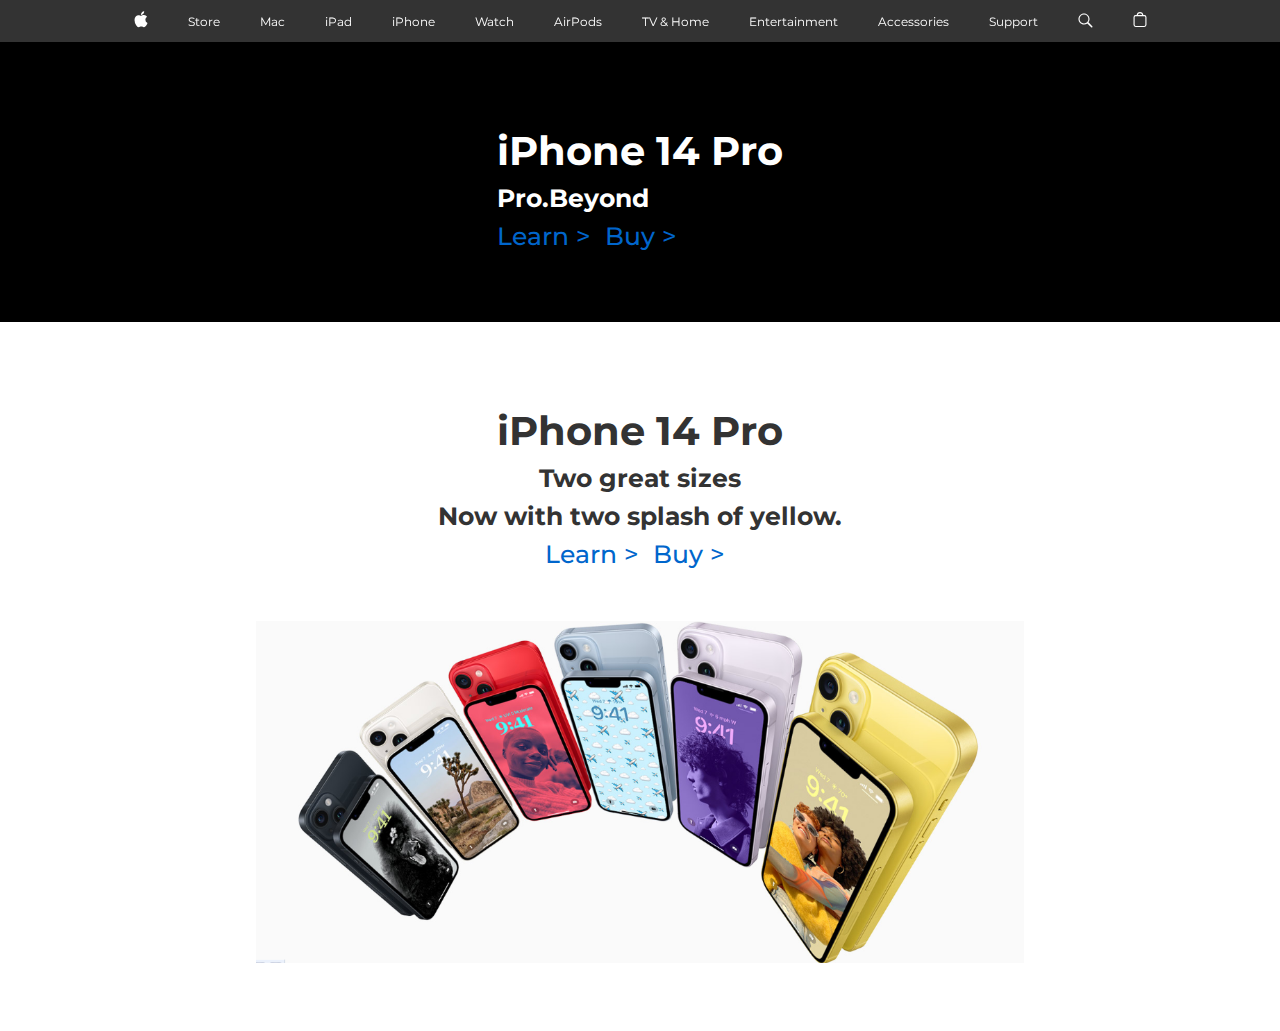
==== index.html @ e213e416 "section-2 added" ====
<!DOCTYPE html>
<html lang="en">
<head>
    <meta charset="UTF-8">
    <meta http-equiv="X-UA-Compatible" content="IE=edge">
    <meta name="viewport" content="width=device-width, initial-scale=1.0">
    <link rel="stylesheet" href="style.css">
    <link rel="preconnect" href="https://fonts.googleapis.com">
    <link rel="preconnect" href="https://fonts.gstatic.com" crossorigin>
    <link href="https://fonts.googleapis.com/css2?family=Exo+2:wght@300;400&family=Montserrat:wght@200;300;400;500;600&family=Roboto+Condensed:wght@300;400;700&display=swap" rel="stylesheet">
    <title>Apple</title>
</head>
<body>
    <nav>
        <div id="logo">
            <svg height="44" fill="#ffff" viewBox="0 0 14 44" width="14" xmlns="http://www.w3.org/2000/svg"><path d="m13.0729 17.6825a3.61 3.61 0 0 0 -1.7248 3.0365 3.5132 3.5132 0 0 0 2.1379 3.2223 8.394 8.394 0 0 1 -1.0948 2.2618c-.6816.9812-1.3943 1.9623-2.4787 1.9623s-1.3633-.63-2.613-.63c-1.2187 0-1.6525.6507-2.644.6507s-1.6834-.9089-2.4787-2.0243a9.7842 9.7842 0 0 1 -1.6628-5.2776c0-3.0984 2.014-4.7405 3.9969-4.7405 1.0535 0 1.9314.6919 2.5924.6919.63 0 1.6112-.7333 2.8092-.7333a3.7579 3.7579 0 0 1 3.1604 1.5802zm-3.7284-2.8918a3.5615 3.5615 0 0 0 .8469-2.22 1.5353 1.5353 0 0 0 -.031-.32 3.5686 3.5686 0 0 0 -2.3445 1.2084 3.4629 3.4629 0 0 0 -.8779 2.1585 1.419 1.419 0 0 0 .031.2892 1.19 1.19 0 0 0 .2169.0207 3.0935 3.0935 0 0 0 2.1586-1.1368z"></path></svg>
        </div>
        <div class="item">Store</div>
        <div class="item">Mac</div>
        <div class="item">iPad</div>
        <div class="item">iPhone</div>
        <div class="item">Watch</div>
        <div class="item">AirPods</div>
        <div class="item">TV & Home</div>
        <div class="item">Entertainment</div>
        <div class="item">Accessories</div>
        <div class="item">Support</div>
        <div id="search">
            <svg xmlns="http://www.w3.org/2000/svg" fill="#ffff" width="15px" height="44px" viewBox="0 0 15 44">
                <path d="M14.298,27.202l-3.87-3.87c0.701-0.929,1.122-2.081,1.122-3.332c0-3.06-2.489-5.55-5.55-5.55c-3.06,0-5.55,2.49-5.55,5.55 c0,3.061,2.49,5.55,5.55,5.55c1.251,0,2.403-0.421,3.332-1.122l3.87,3.87c0.151,0.151,0.35,0.228,0.548,0.228 s0.396-0.076,0.548-0.228C14.601,27.995,14.601,27.505,14.298,27.202z M1.55,20c0-2.454,1.997-4.45,4.45-4.45 c2.454,0,4.45,1.997,4.45,4.45S8.454,24.45,6,24.45C3.546,24.45,1.55,22.454,1.55,20z"></path>
                </svg>
        </div>
        <div id="bag">
            <svg height="44" fill="#ffff" viewBox="0 0 14 44" width="14" xmlns="http://www.w3.org/2000/svg"><path d="m11.3535 16.0283h-1.0205a3.4229 3.4229 0 0 0 -3.333-2.9648 3.4229 3.4229 0 0 0 -3.333 2.9648h-1.02a2.1184 2.1184 0 0 0 -2.117 2.1162v7.7155a2.1186 2.1186 0 0 0 2.1162 2.1167h8.707a2.1186 2.1186 0 0 0 2.1168-2.1167v-7.7155a2.1184 2.1184 0 0 0 -2.1165-2.1162zm-4.3535-1.8652a2.3169 2.3169 0 0 1 2.2222 1.8652h-4.4444a2.3169 2.3169 0 0 1 2.2222-1.8652zm5.37 11.6969a1.0182 1.0182 0 0 1 -1.0166 1.0171h-8.7069a1.0182 1.0182 0 0 1 -1.0165-1.0171v-7.7155a1.0178 1.0178 0 0 1 1.0166-1.0166h8.707a1.0178 1.0178 0 0 1 1.0164 1.0166z"></path></svg>
        </div>
    </nav>

    <!-- -------------------Section-1------------------>
    <section id="section-1">
        <div class="headings">
            <h1>iPhone 14 Pro</h1>
            <h2>Pro.Beyond</h2>
            <div class="links">
                <a href="#">Learn ></a>
                <a href="#">Buy ></a>
            </div>
        </div>
    <div class="banner-img">
        <img src="banner-1.jpg" alt="">
    </div>
</section>
<!-- -------------------Section-1------------------>
<!---------------------Section-2------------------>
    <section id="section-2">
        <div class="headings">
            <h1>iPhone 14 Pro</h1>
            <h2>Two great sizes</h2>
            <h2>Now with two splash of yellow.</h2>
            <div class="links">
                <a href="#">Learn ></a>
                <a href="#">Buy ></a>
            </div>
        </div>
    <div class="banner-img">
        <img src="section-2.png" alt="">
    </div>
</section>
<!-------------------Section-2------------------>
</body>
</html>
---- style.css ----
* {
  margin: 0;
  padding: 0;
  box-sizing: border-box;
  /* font-family: "Exo 2", sans-serif; */
  font-family: "Montserrat", sans-serif;
  /* font-family: "Roboto Condensed", sans-serif; */
}

body{
    background: gray;
}

/* --------------Nav-bar------------ */

nav {
    width: 100%;
    display: flex;
    justify-content: center;
    padding: 5px;
    height: 42px;
    align-items: center;
    background: rgba(0, 0, 0, 0.6);
    backdrop-filter: blur(10px);
    position: sticky;
    top: 0;
    left: 0;
}

nav > div {
  font-size: 12px;
  color: #fff;
  margin: 0 20px;
  cursor: pointer;
  display: flex;
  align-items: center;
  justify-content: center;
}

/* --------------Section-1------------ */

#section-1{
    display: flex;
    align-items: center;
    flex-direction: column;
    background: #000;
}
.banner-img{
  width: 100%;
}
.banner-img>img{
  width: 100%;
}

.headings{
    margin-top: 5rem;
    margin-bottom: 3rem;
    color: #ffff;
    display: flex;
    justify-content: center;
    flex-direction: column;
}
.headings>h1{
    font-size: 40px;
}
.headings>*{
    padding: 4px;
}
.headings>h2{
    font-size: 25px;
}
.headings>.links>a{
    color: #0066CC;
    font-size: 25px;
    font-weight: 500;
    text-decoration: none;
    margin-right: 10px;
}
.links>a:hover{
  text-decoration: underline;
}

/* --------------Section-2----------- */

#section-2{
    display: flex;
    align-items: center;
    flex-direction: column;
    background: #fff;
}
#section-2>.headings{
    text-align: center;
    color: #333;
}
#section-2>.banner-img{
  width: 60%;
  margin: 0 auto;
}
#section-2{
    padding-bottom: 4rem;
}
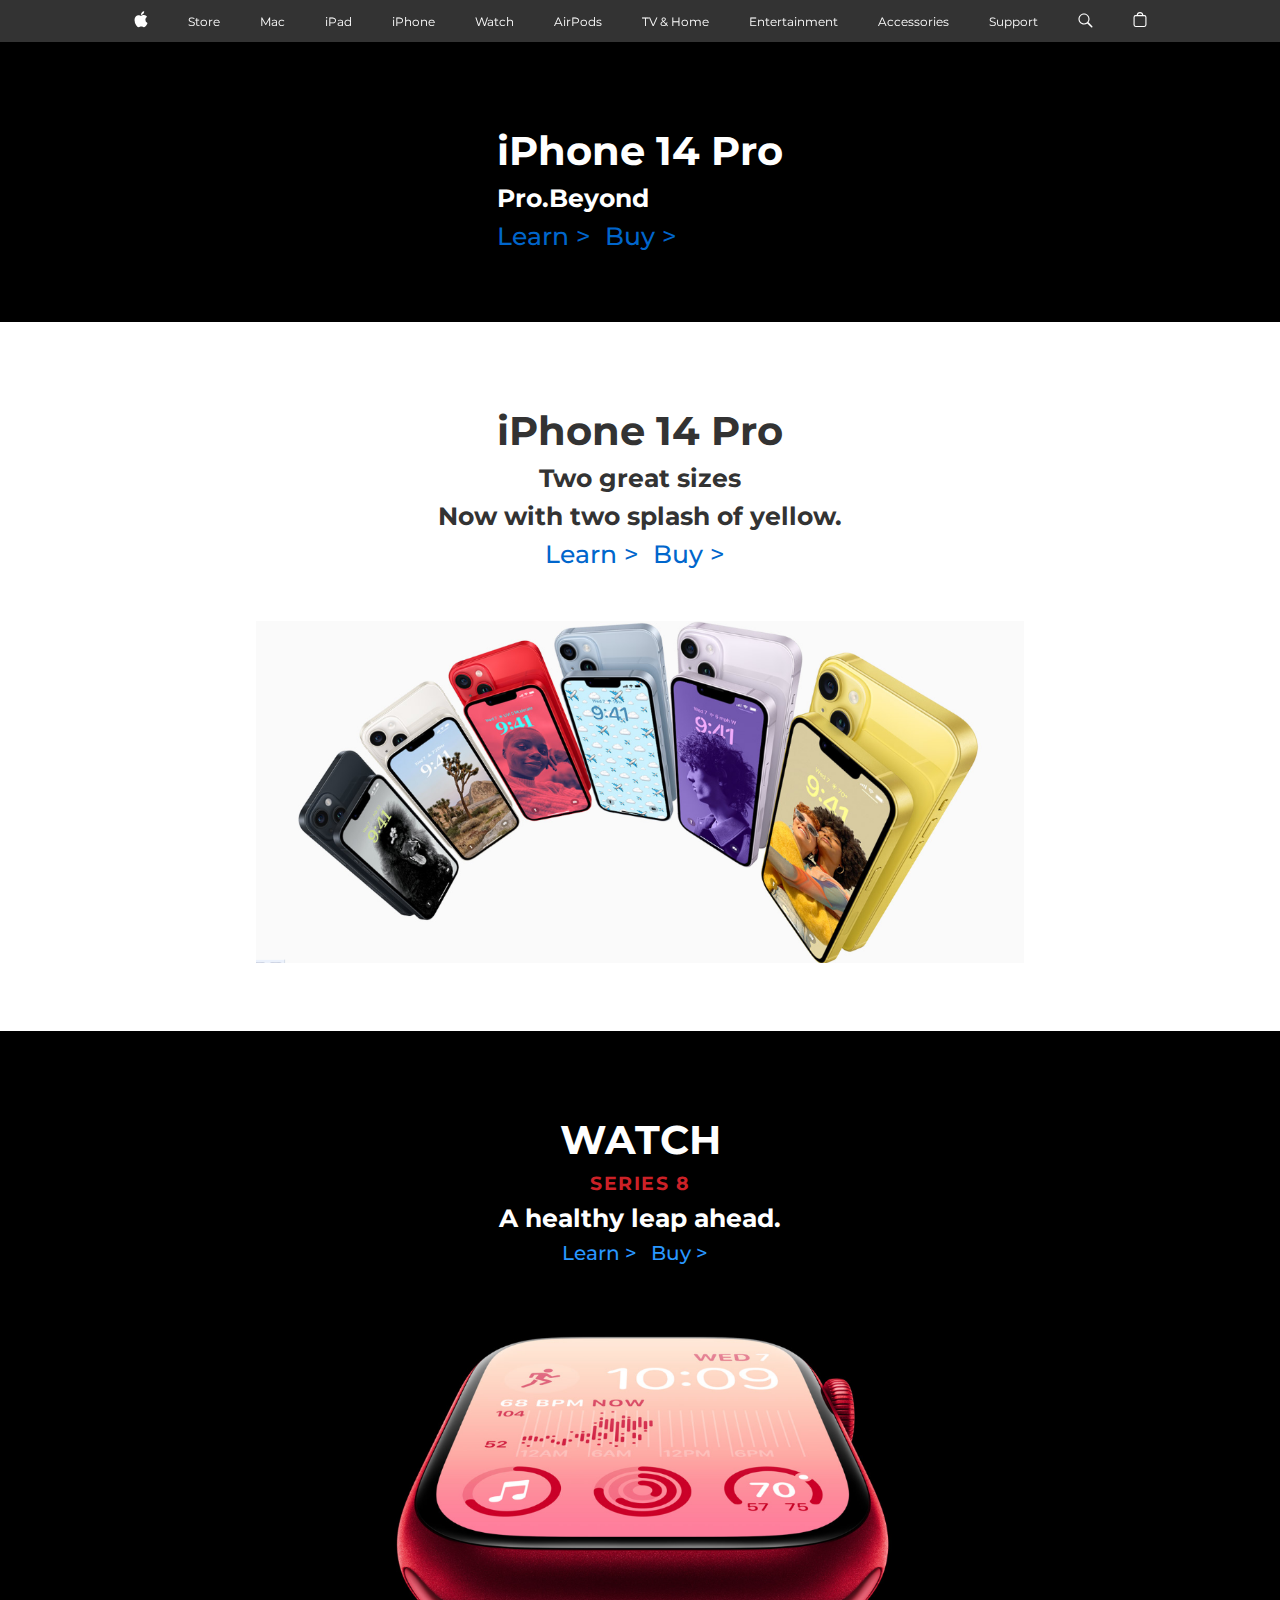
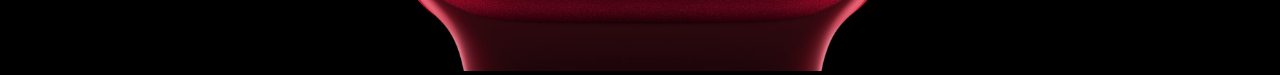
==== commit b0399078: "section-3 added" ====
--- a/index.html
+++ b/index.html
@@ -50,7 +50,6 @@
         <img src="banner-1.jpg" alt="">
     </div>
 </section>
-<!-- -------------------Section-1------------------>
 <!---------------------Section-2------------------>
     <section id="section-2">
         <div class="headings">
@@ -66,6 +65,21 @@
         <img src="section-2.png" alt="">
     </div>
 </section>
-<!-------------------Section-2------------------>
+<!---------------------Section-3------------------>
+    <section id="section-3">
+        <div class="headings">
+            <h1>WATCH</h1>
+            <h3>SERIES 8</h3>
+            <h2>A healthy leap ahead.</h2>
+            <div class="links">
+                <a href="#">Learn ></a>
+                <a href="#">Buy ></a>
+            </div>
+        </div>
+    <div class="banner-img">
+        <img src="section-3.png" alt="">
+    </div>
+</section>
+
 </body>
 </html>--- a/style.css
+++ b/style.css
@@ -101,3 +101,32 @@
 }
 
 
+/* --------------Section-3----------- */
+
+#section-3{
+    display: flex;
+    align-items: center;
+    flex-direction: column;
+    background: #000;
+}
+#section-3>.headings{
+    text-align: center;
+    color: #fff;
+}
+#section-3 a{
+  font-size: 20px;
+  color: #2997FF;
+}
+#section-3>.headings>h3{
+    color: #CC2127;
+    letter-spacing: 1.5px;
+}
+
+#section-3>.banner-img{
+  width: 60%;
+  margin: 0 auto;
+}
+
+
+
+
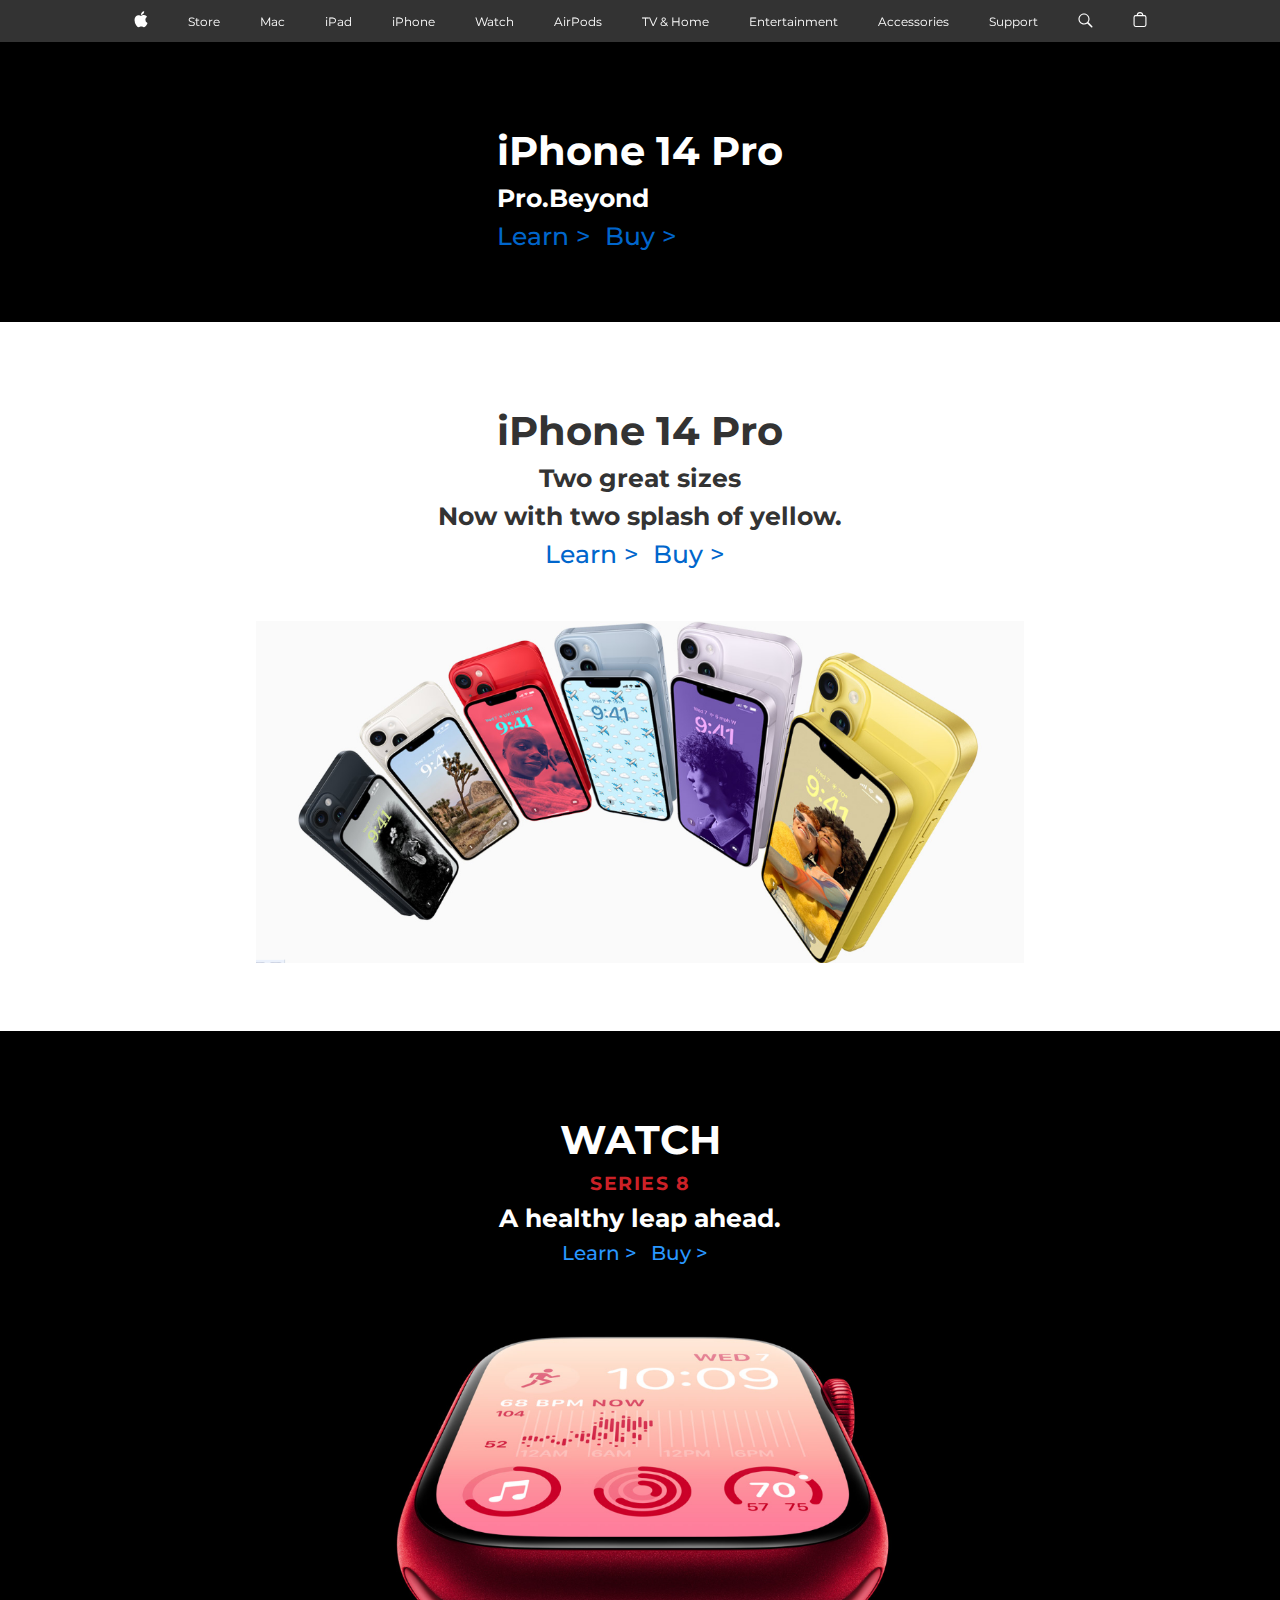
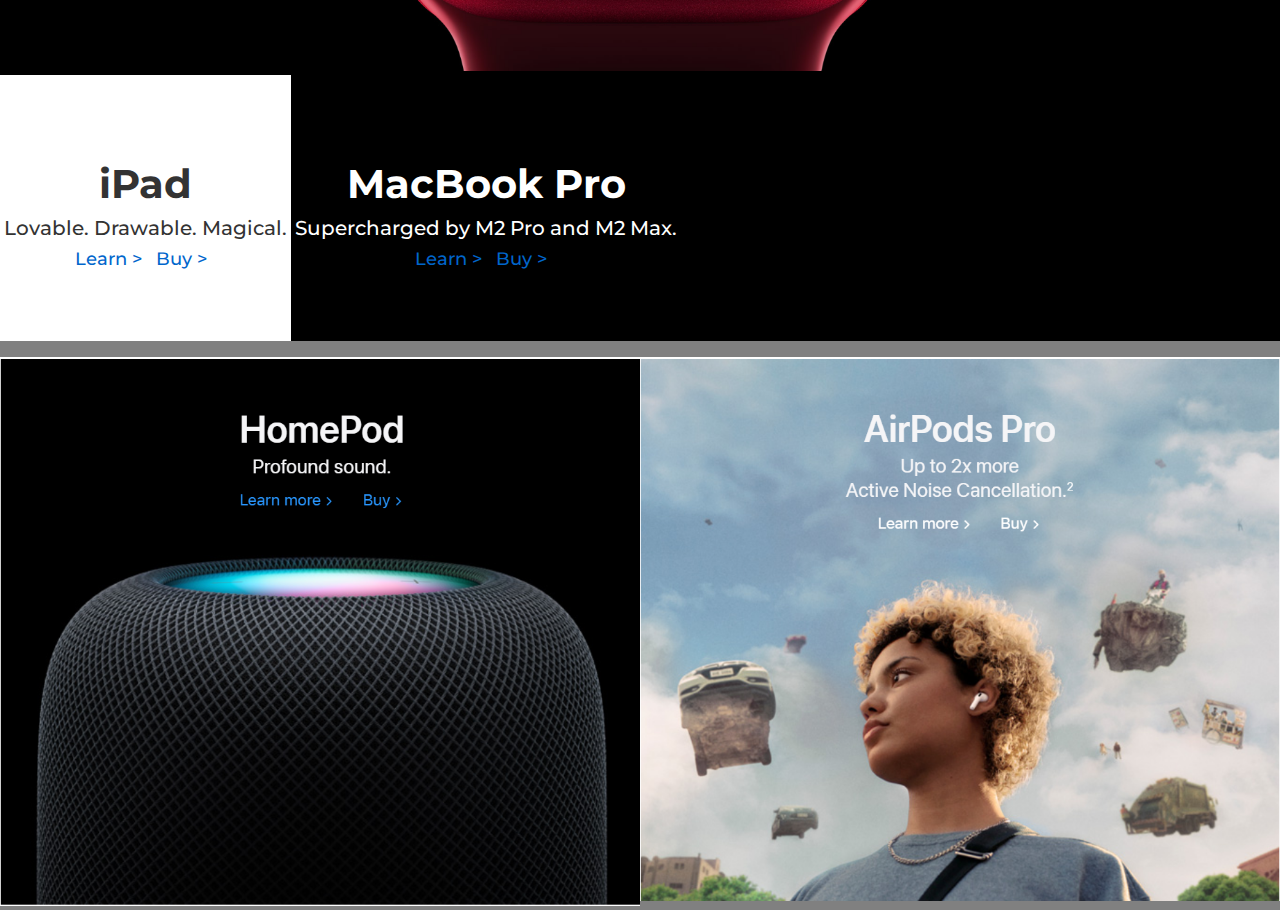
==== commit 0e3c74e5: "section-5 added" ====
--- a/index.html
+++ b/index.html
@@ -81,5 +81,46 @@
     </div>
 </section>
 
+<!-------------------------Section-4------------>
+ <section id="section-4">
+   <div class="box-1">
+    <div class="headings">
+        <h1>iPad</h1>
+        <h2>Lovable. Drawable. Magical.</h2>
+         <div class="links">
+           <a href="#">Learn ></a>
+           <a href="#">Buy ></a>
+         </div>
+    </div>
+    <div class="banner-img">
+        <img src="section-4-1.png" alt="">
+    </div>
+   </div>
+
+   <div class="box-2">
+    <div class="headings">
+        <h1>MacBook Pro</h1>
+        <h2>Supercharged by M2 Pro and M2 Max.</h2>
+         <div class="links">
+           <a href="#">Learn ></a>
+           <a href="#">Buy ></a>
+         </div>
+    </div>
+    <div class="banner-img">
+        <img src="section-4-2.png" alt="">
+    </div>
+   </div>
+</section>
+
+   <!-------------------Section-5------------------>
+    <section id="section-5">
+       <div class="box-1">
+        <img src="section-5-1.png" alt="">
+       </div>
+       <div class="box-1">
+        <img src="section-5-2.png" alt="">
+       </div>
+    </section>
+
 </body>
 </html>--- a/style.css
+++ b/style.css
@@ -128,5 +128,61 @@
 }
 
 
+/* --------------Section-4----------- */
+
+#section-4{
+    display: flex;
+    align-items: center;
+    background: #000;
+}
+#section-4>.box-1,#section-4>.box-2{
+    display: flex;
+    flex-direction: column;
+    align-items: center;
+    text-align: center;
+}
+#section-4>.box-1{
+  background: #fff;
+}
+
+#section-4>.box-1>.headings{
+  color: #333 !important;
+  background: #fff;
+}
+#section-4>div h2{
+    font-size: 20px;
+    font-weight: 500;
+}
+
+#section-4>.box-2{
+  color: #fff;
+  background: #000;
+}
+#section-4>.headings{
+    text-align: center;
+    color: #fff;
+}
+#section-4>div a{
+  font-size: 18px;
+}
+
+#section-4>.banner-img{
+  width: 60%;
+  margin: 0 auto;
+}
+
+/* ----------------------Section-5-------------- */
+
+#section-5{
+display: flex;
+margin-top: 1rem;
+}
+#section-5>div{
+ width: 50%;
+}
+#section-5>div>img{
+ width: 100%;
+}
 
 
+
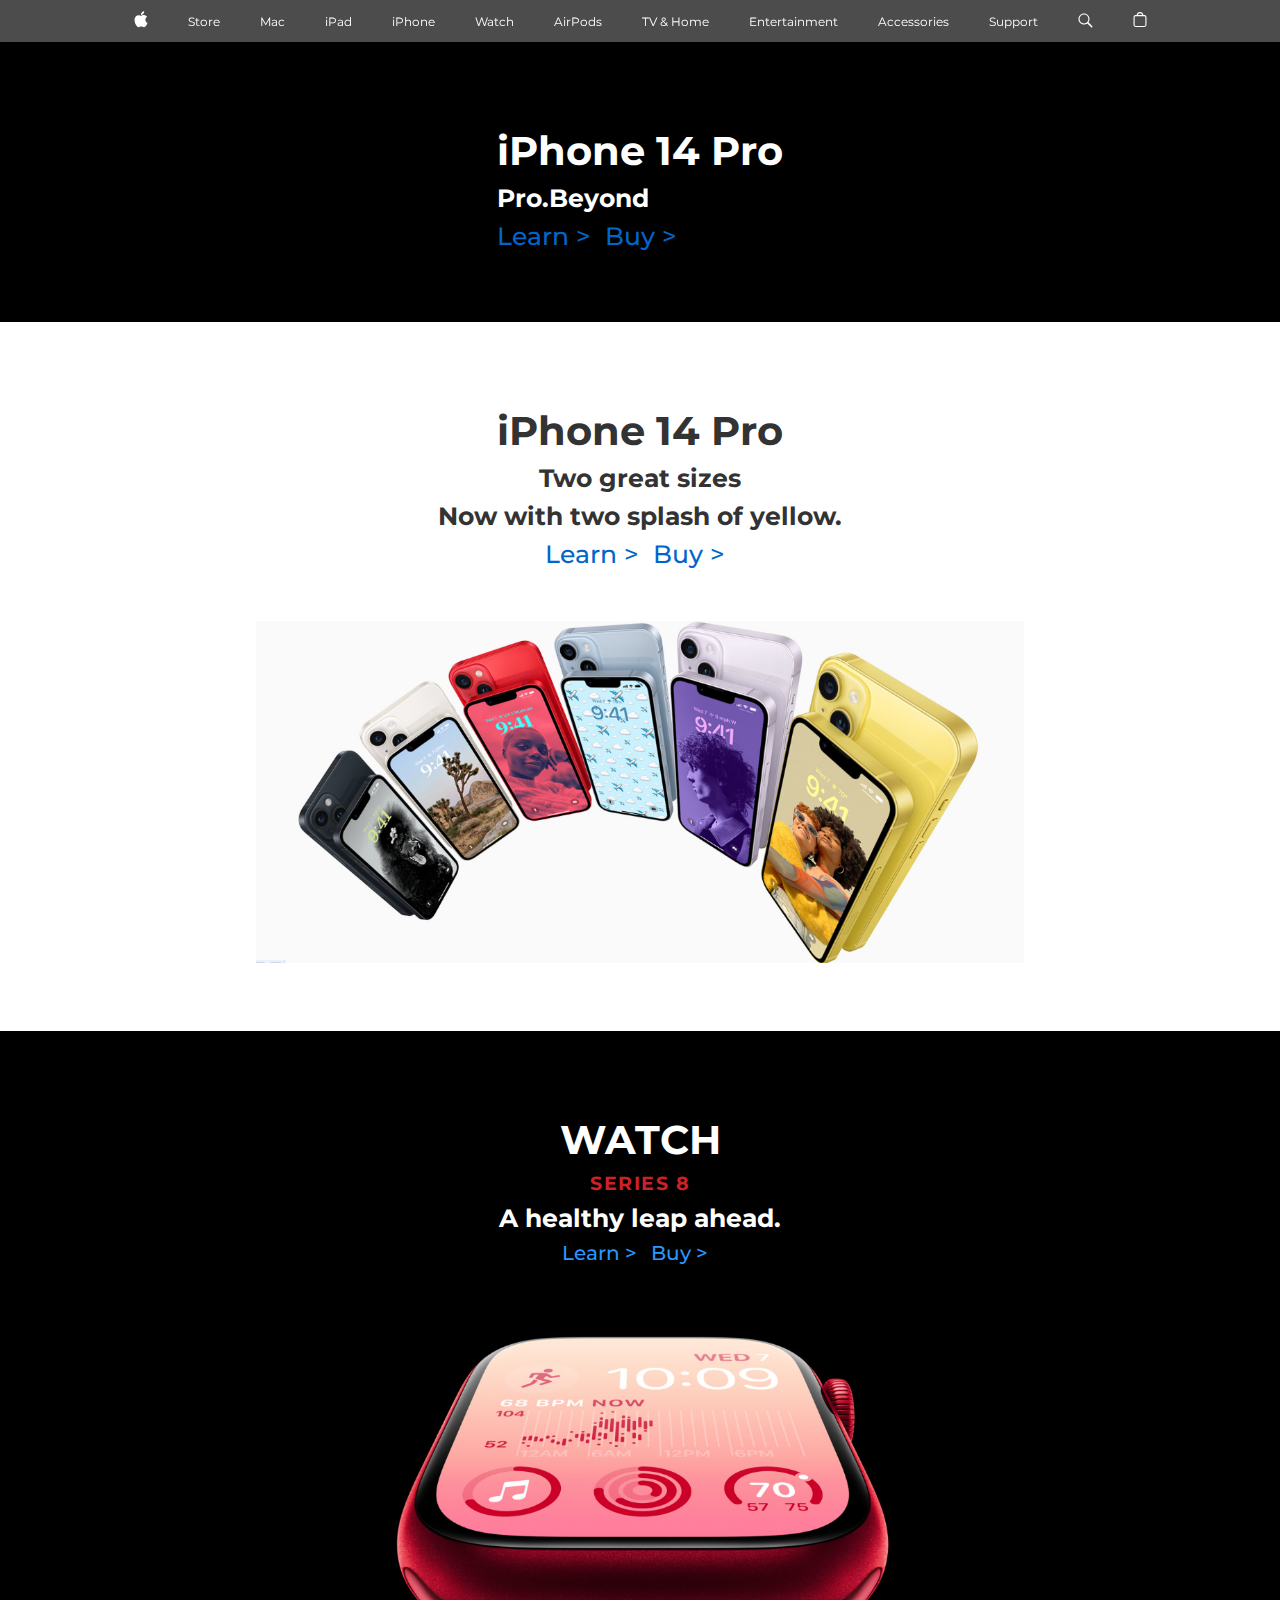
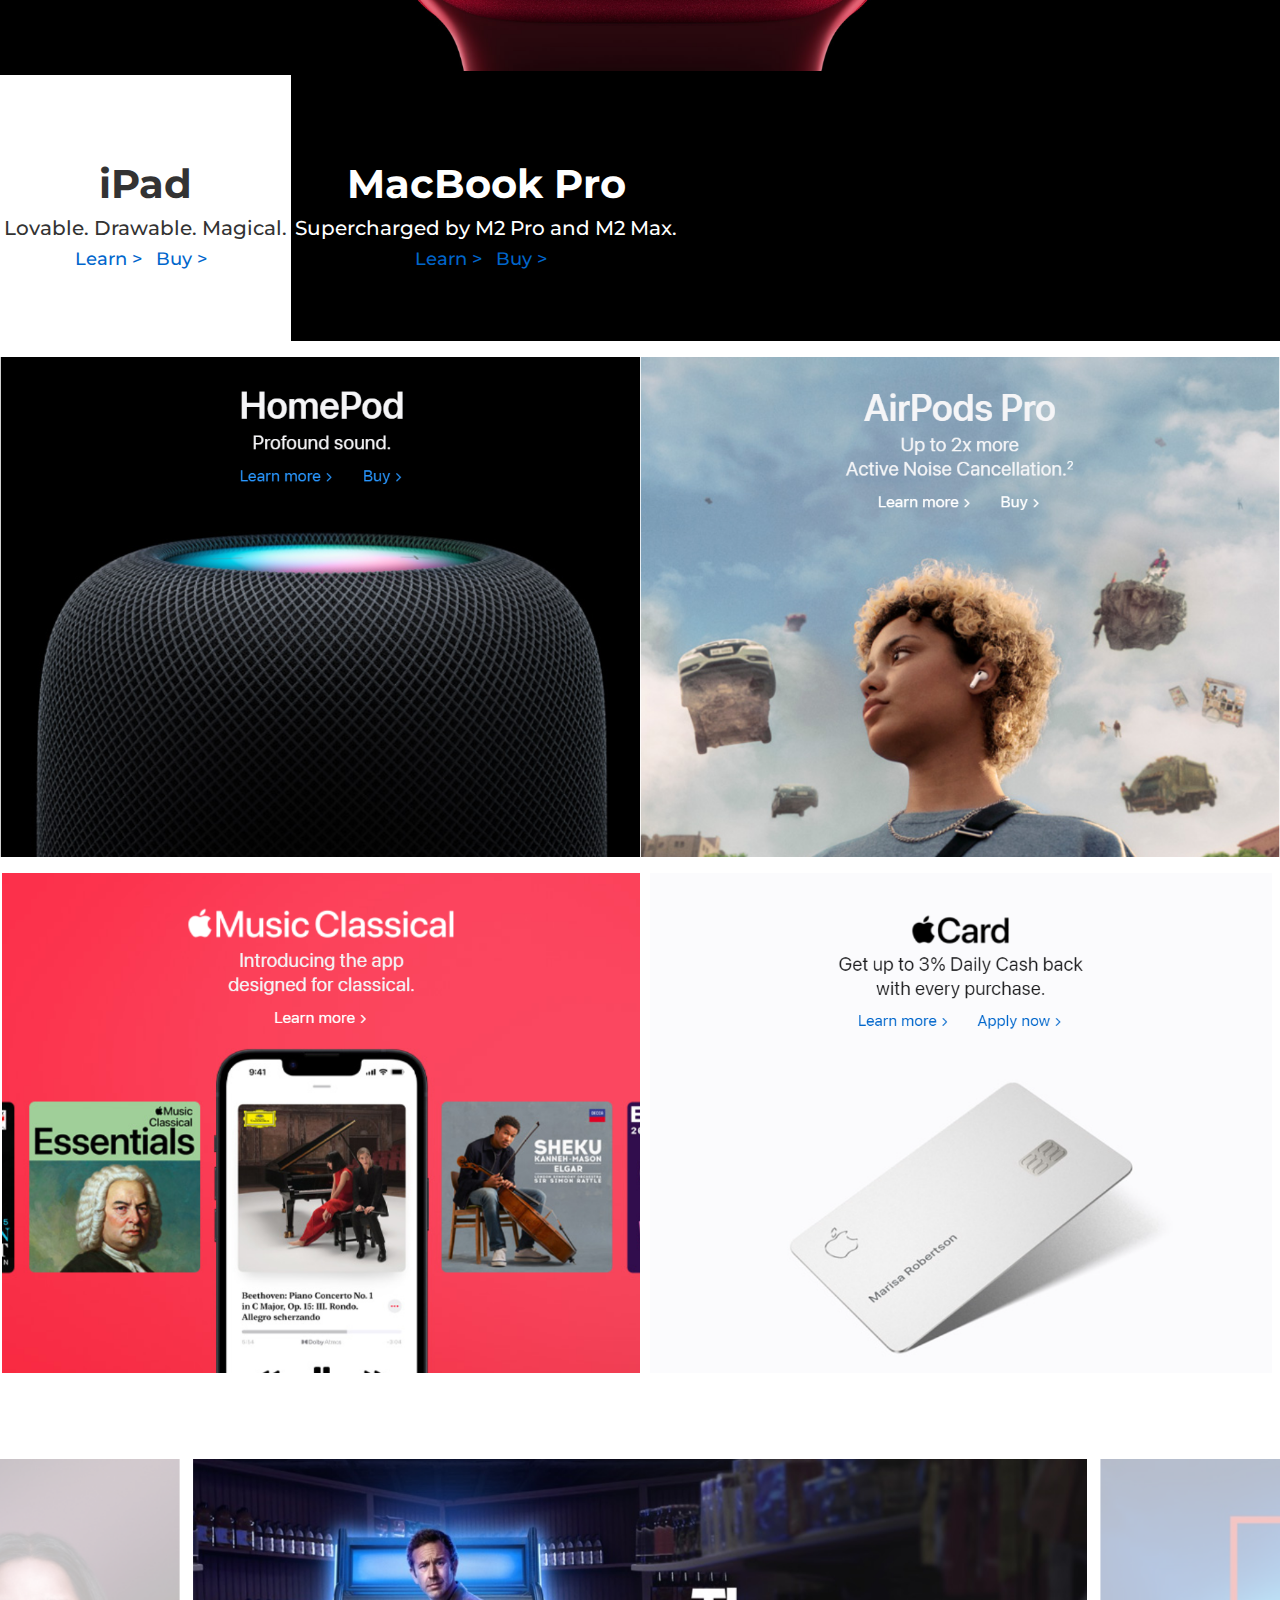
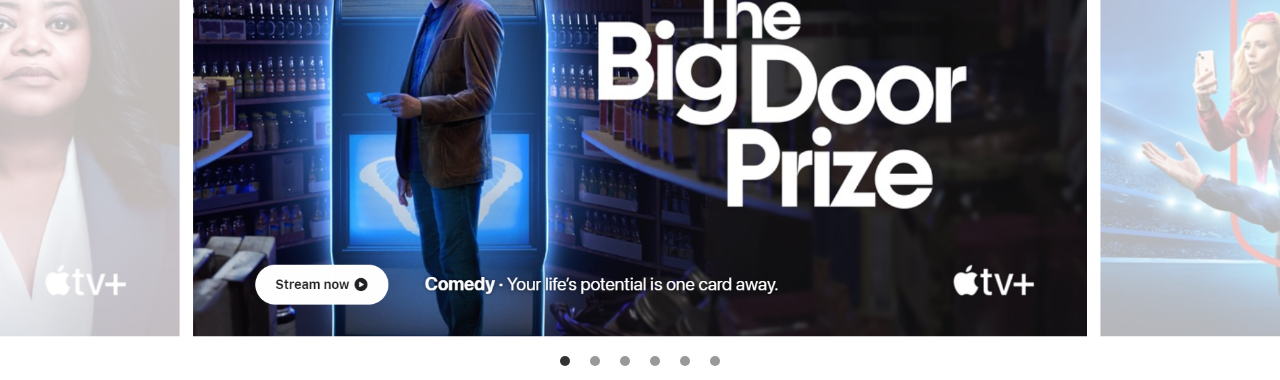
==== commit c086b601: "section-7 added" ====
--- a/index.html
+++ b/index.html
@@ -9,6 +9,7 @@
     <link rel="preconnect" href="https://fonts.googleapis.com">
     <link rel="preconnect" href="https://fonts.gstatic.com" crossorigin>
     <link href="https://fonts.googleapis.com/css2?family=Exo+2:wght@300;400&family=Montserrat:wght@200;300;400;500;600&family=Roboto+Condensed:wght@300;400;700&display=swap" rel="stylesheet">
+    <link rel="stylesheet" href="crousel.css">
     <title>Apple</title>
 </head>
 <body>
@@ -122,5 +123,30 @@
        </div>
     </section>
 
+   <!-------------------Section-6------------------>
+    <section id="section-6">
+       <div class="box-1">
+        <img src="section-6-1.png" alt="">
+       </div>
+       <div class="box-1">
+        <img src="section-6-2.png" alt="">
+       </div>
+    </section>
+    <!------------------Section-7------------------->
+    <div id="section-7">
+        <div class="crousel-container">
+            <div id="slider" class="slider">
+                <div class="slider-item active"><img src="c1.png" alt="" class="img-fluid"></div>
+                <div class="slider-item "><img src="c2.png" alt="" class="img-fluid"></div>
+                <div class="slider-item "><img src="c3.png" alt="" class="img-fluid"></div>
+                <div class="slider-item "><img src="c1.png" alt="" class="img-fluid"></div>
+                <div class="slider-item "><img src="c2.png" alt="" class="img-fluid"></div>
+                <div class="slider-item "><img src="c3.png" alt="" class="img-fluid"></div>
+                <ul id="dots" class="list-inline dots"></ul>
+            </div>
+        </div>
+    </div>
+    <!------------------------------------------>
+    <script src="index.js"></script>
 </body>
 </html>--- a/style.css
+++ b/style.css
@@ -8,7 +8,7 @@
 }
 
 body{
-    background: gray;
+    background: #fff;
 }
 
 /* --------------Nav-bar------------ */
@@ -20,7 +20,7 @@
     padding: 5px;
     height: 42px;
     align-items: center;
-    background: rgba(0, 0, 0, 0.6);
+    background: rgba(0, 0, 0, 0.7);
     backdrop-filter: blur(10px);
     position: sticky;
     top: 0;
@@ -176,13 +176,34 @@
 #section-5{
 display: flex;
 margin-top: 1rem;
+align-items: center;
 }
 #section-5>div{
  width: 50%;
 }
 #section-5>div>img{
  width: 100%;
-}
-
-
-
+ height: 500px;
+ object-fit: cover;
+}
+
+/* ----------------------Section-6-------------- */
+#section-6{
+display: flex;
+margin-top: 12px;
+}
+#section-6>div{
+ width: 50%;
+}
+#section-6>div>img{
+    width: 100%;
+    height: 500px;
+    object-fit: cover;
+ }
+ /* -----------------Section-7------------------ */
+ #section-7{
+    margin-top: 5rem;
+ }
+
+
+
--- a/crousel.css
+++ b/crousel.css
@@ -0,0 +1,41 @@
+.slider .slider-item{
+    display: none;
+    animation: reveal .5s ease-in-out;
+  }
+  .slider .slider-item.active {
+    display: block;
+  }
+  .slider-item>img{
+   width: 100%;
+  }
+  .slider .dots {
+    text-align: center;
+    padding: 10px;
+  }
+  .slider .dots li {
+    cursor: pointer;
+    display: inline-block;
+    background: #333;
+    color: #fff;
+    padding: 1px 5px;
+    margin: 0 10px ;
+    line-height: .5;
+    border-radius: 50%;
+    text-indent: -9999px;
+    opacity: .5;
+    -webkit-transition: opacity .2s;
+    -o-transition: opacity .2s;
+    transition: opacity .2s;
+  }
+
+  .slider .dots li.active{
+    opacity: 1;
+  }
+  @keyframes reveal{
+    from{
+      opacity: 0;
+    }
+    to{
+      opacity: 1;
+    }
+  }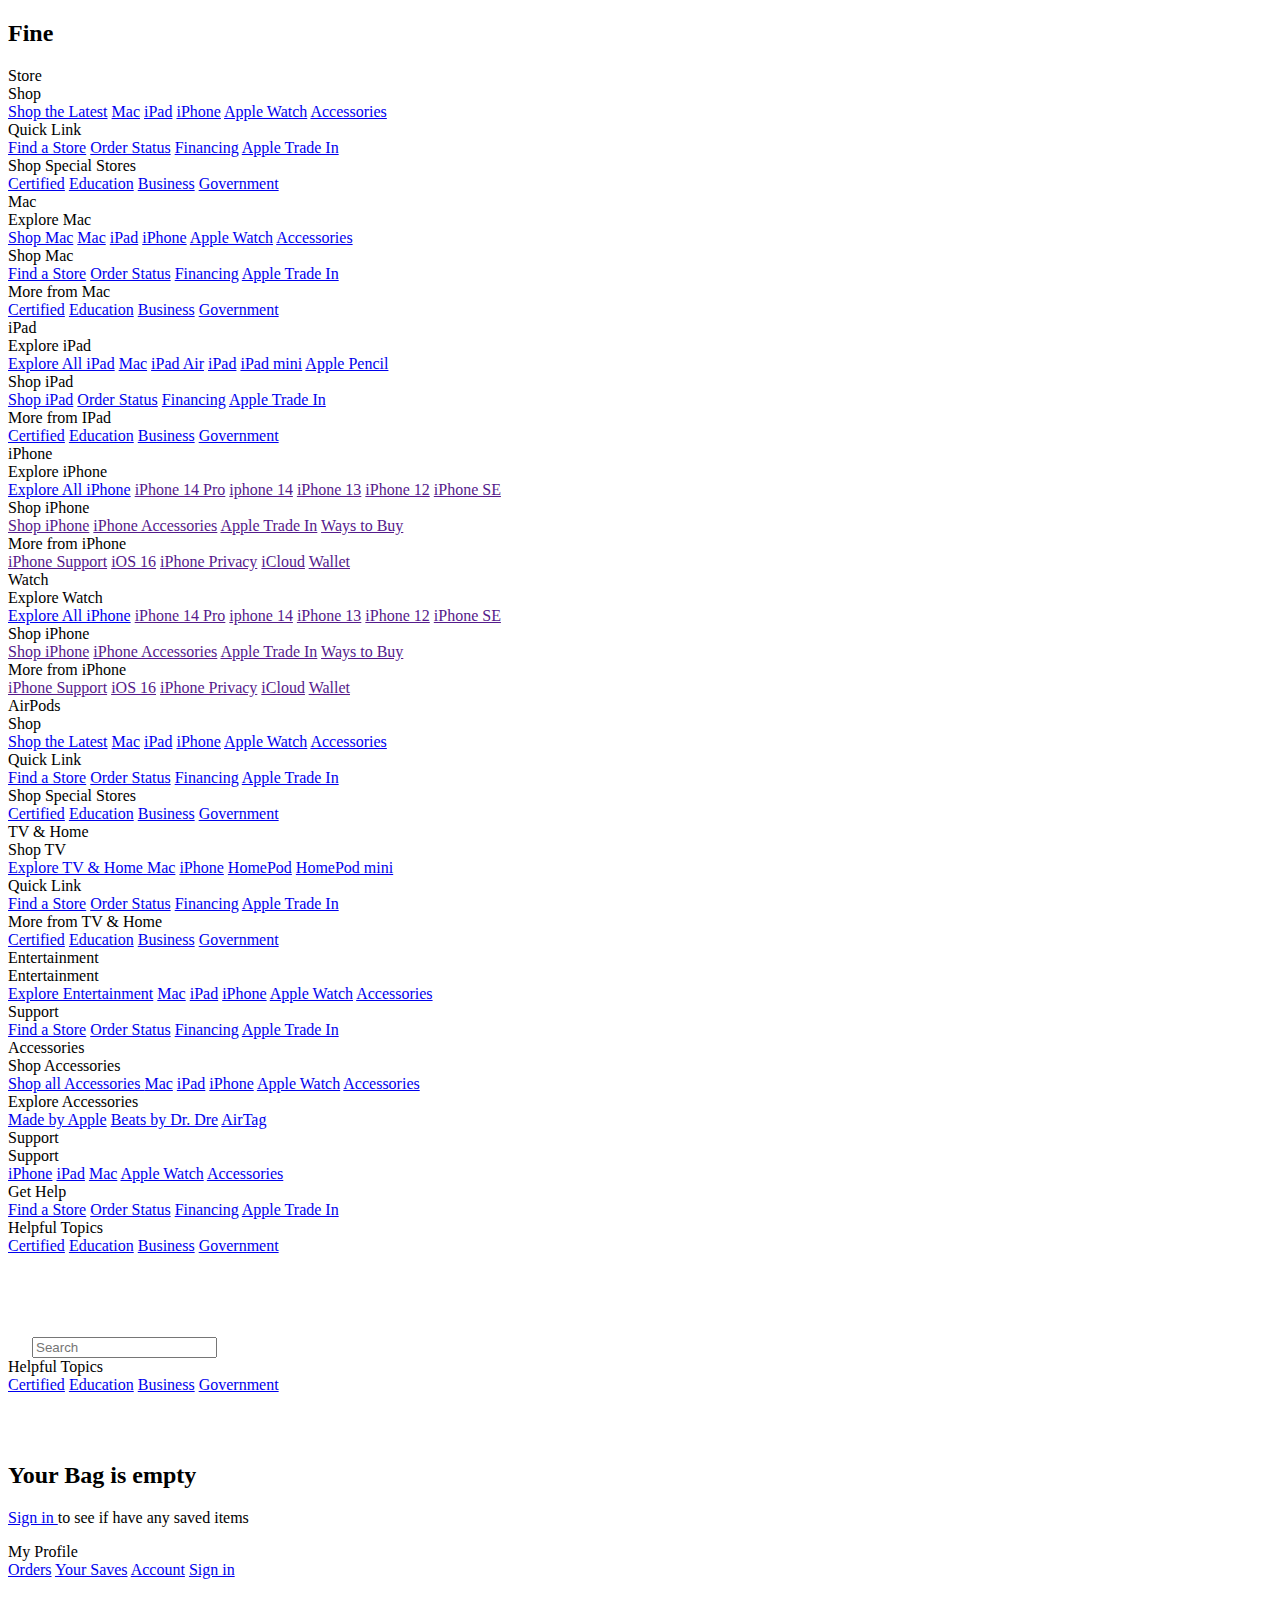
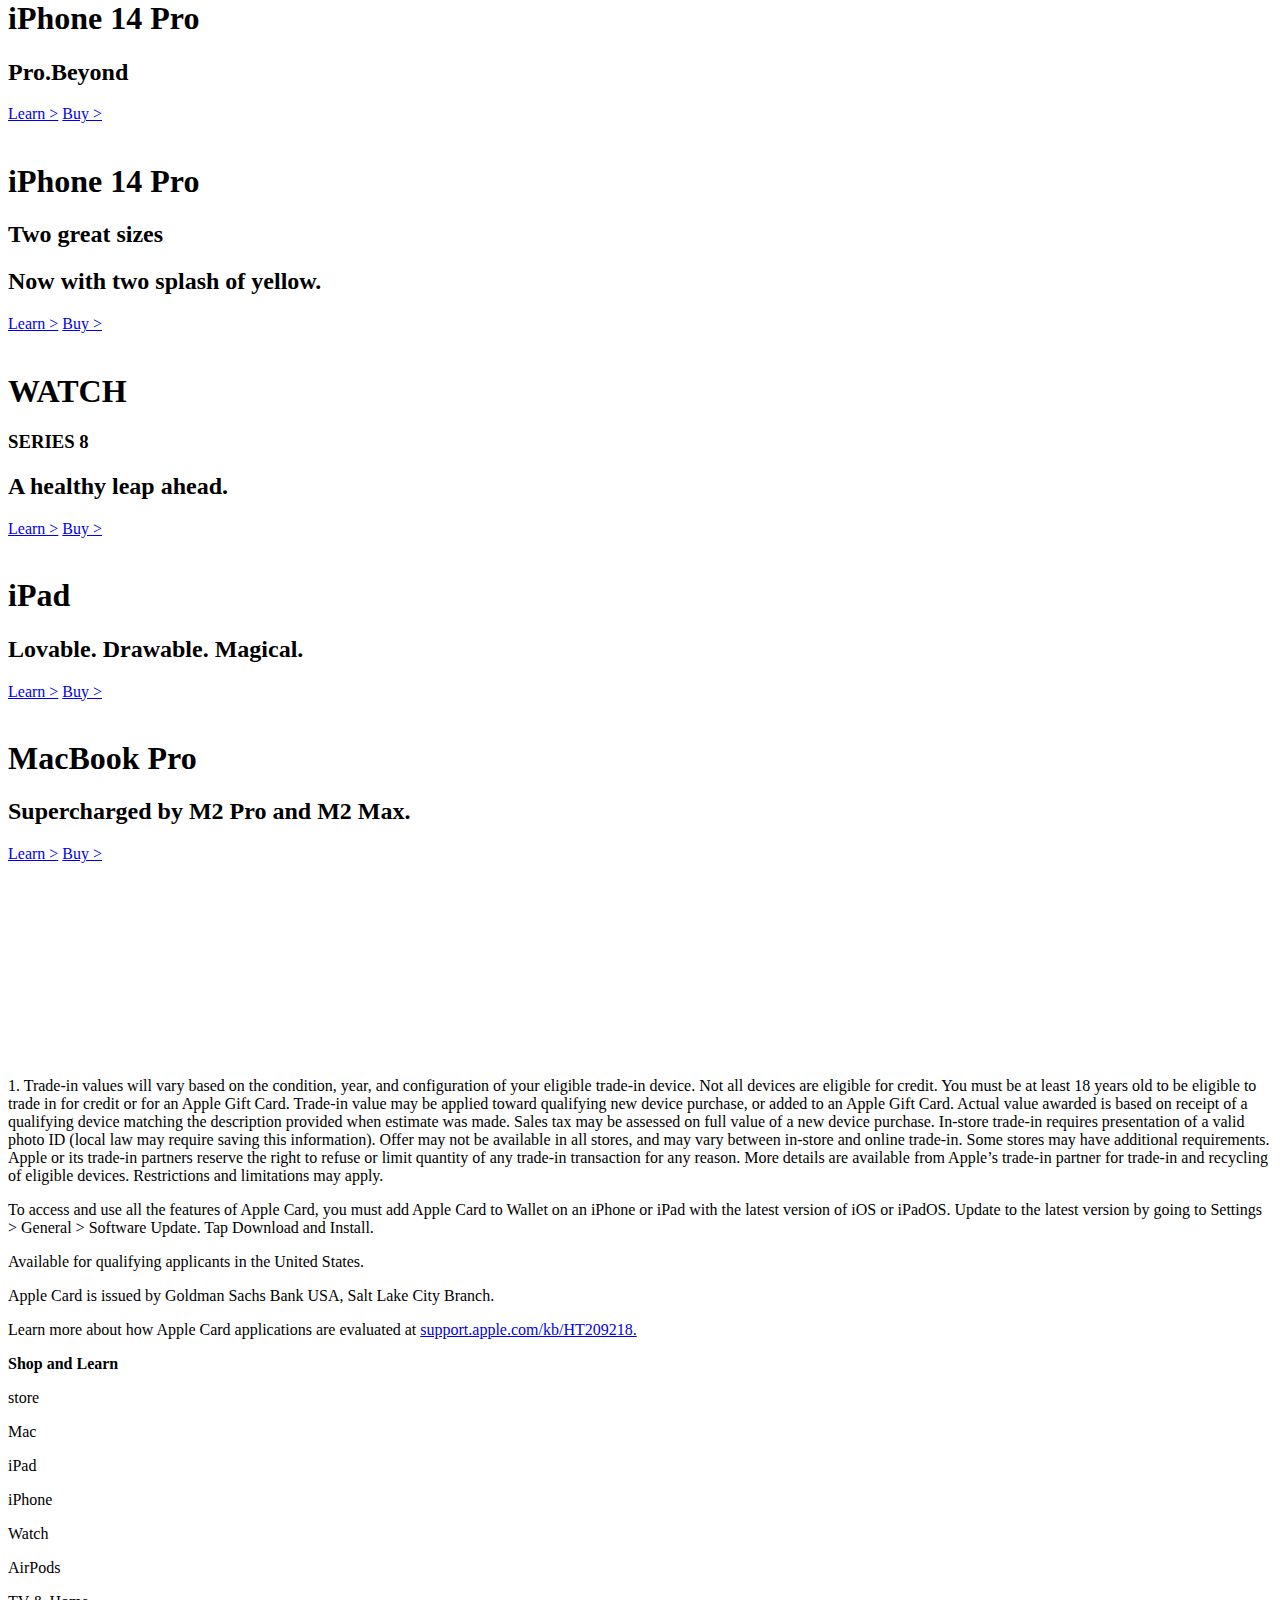
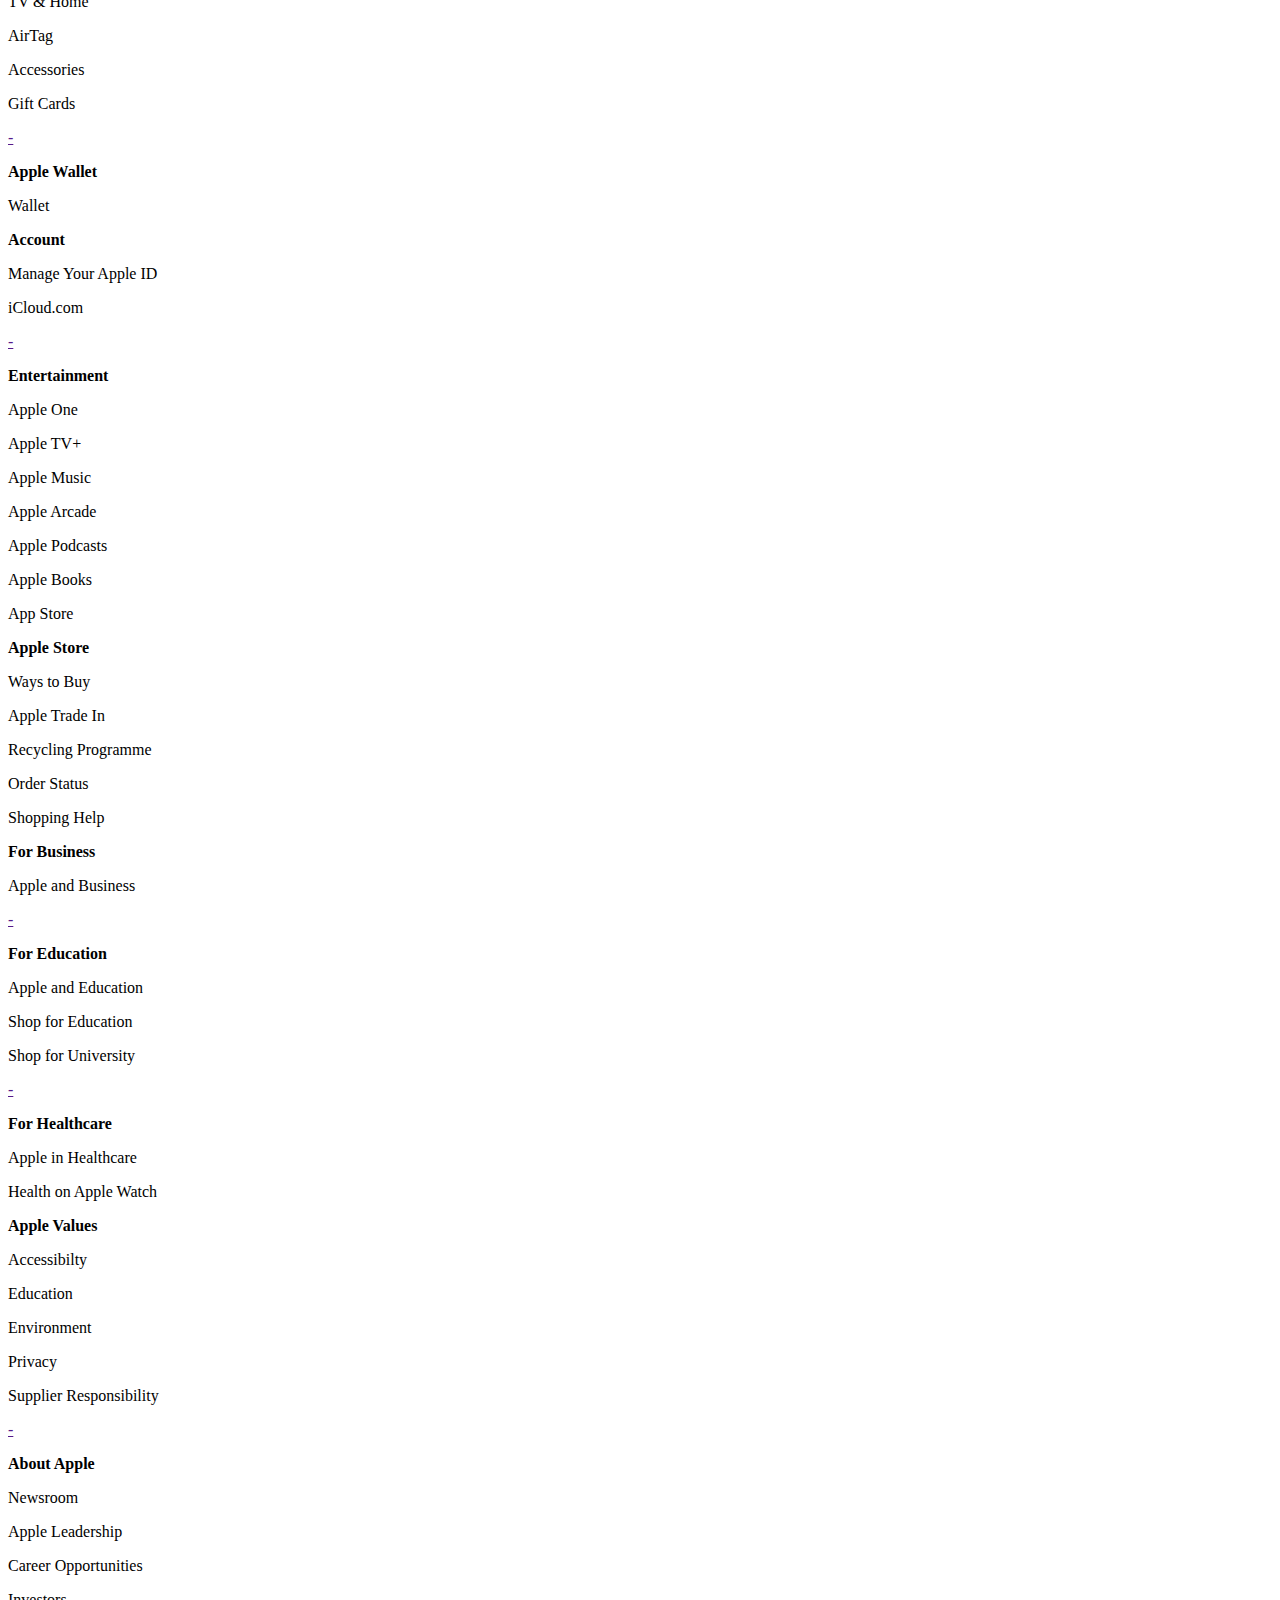
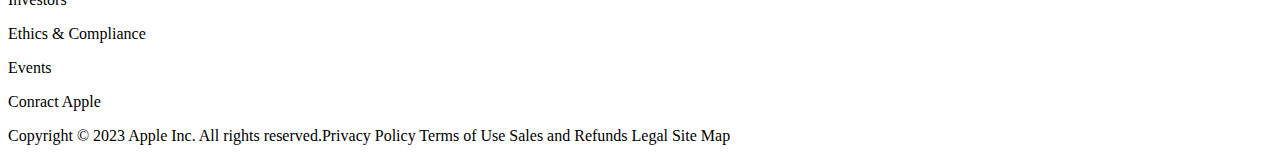
==== commit 6f8802ec: "payment page added" ====
--- a/index.html
+++ b/index.html
@@ -1,43 +1,344 @@
-
 <!DOCTYPE html>
 <html lang="en">
 <head>
     <meta charset="UTF-8">
     <meta http-equiv="X-UA-Compatible" content="IE=edge">
     <meta name="viewport" content="width=device-width, initial-scale=1.0">
-    <link rel="stylesheet" href="style.css">
+    <link rel="stylesheet" href="styles/style.css">
     <link rel="preconnect" href="https://fonts.googleapis.com">
     <link rel="preconnect" href="https://fonts.gstatic.com" crossorigin>
     <link href="https://fonts.googleapis.com/css2?family=Exo+2:wght@300;400&family=Montserrat:wght@200;300;400;500;600&family=Roboto+Condensed:wght@300;400;700&display=swap" rel="stylesheet">
-    <link rel="stylesheet" href="crousel.css">
-    <title>Apple</title>
+    <link rel="stylesheet" href="styles/crousel.css">
+    <title>Fine Apple</title>
 </head>
 <body>
     <nav>
-        <div id="logo">
-            <svg height="44" fill="#ffff" viewBox="0 0 14 44" width="14" xmlns="http://www.w3.org/2000/svg"><path d="m13.0729 17.6825a3.61 3.61 0 0 0 -1.7248 3.0365 3.5132 3.5132 0 0 0 2.1379 3.2223 8.394 8.394 0 0 1 -1.0948 2.2618c-.6816.9812-1.3943 1.9623-2.4787 1.9623s-1.3633-.63-2.613-.63c-1.2187 0-1.6525.6507-2.644.6507s-1.6834-.9089-2.4787-2.0243a9.7842 9.7842 0 0 1 -1.6628-5.2776c0-3.0984 2.014-4.7405 3.9969-4.7405 1.0535 0 1.9314.6919 2.5924.6919.63 0 1.6112-.7333 2.8092-.7333a3.7579 3.7579 0 0 1 3.1604 1.5802zm-3.7284-2.8918a3.5615 3.5615 0 0 0 .8469-2.22 1.5353 1.5353 0 0 0 -.031-.32 3.5686 3.5686 0 0 0 -2.3445 1.2084 3.4629 3.4629 0 0 0 -.8779 2.1585 1.419 1.419 0 0 0 .031.2892 1.19 1.19 0 0 0 .2169.0207 3.0935 3.0935 0 0 0 2.1586-1.1368z"></path></svg>
-        </div>
-        <div class="item">Store</div>
-        <div class="item">Mac</div>
-        <div class="item">iPad</div>
-        <div class="item">iPhone</div>
-        <div class="item">Watch</div>
-        <div class="item">AirPods</div>
-        <div class="item">TV & Home</div>
-        <div class="item">Entertainment</div>
-        <div class="item">Accessories</div>
-        <div class="item">Support</div>
-        <div id="search">
+        <div id="logo" onclick="goto('logo')">
+            <h2>Fine <img src="images/logo.png" alt=""></h2>
+        </div>
+
+        <div onmouseover="expandOptions(this)" onmouseout="closeOptions(this)" onclick="goto('store')" class="item">Store
+            <div class="options" >
+                <div class="box-1">
+                    <div class="box-head">Shop</div>
+                     <a href="#">Shop the Latest</a>
+                     <a href="#">Mac</a>
+                     <a href="#">iPad</a>
+                     <a href="#">iPhone</a>
+                     <a href="#">Apple Watch</a>
+                     <a href="#">Accessories</a>
+                </div>
+                <div class="box-2">
+                    <div class="box-head">Quick Link</div>
+                     <a href="#">Find a Store</a>
+                     <a href="#">Order Status</a>
+                     <a href="#">Financing</a>
+                     <a href="#">Apple Trade In</a>
+                   
+                </div>
+                <div class="box-2">
+                    <div class="box-head">Shop Special Stores</div>
+                     <a href="#">Certified</a>
+                     <a href="#">Education</a>
+                     <a href="#">Business</a>
+                     <a href="#">Government</a>
+                </div>
+            </div>
+        </div>
+
+        <div onmouseover="expandOptions(this)" onmouseout="closeOptions(this)" onclick="goto('mac')"   class="item">Mac
+            <div class="options" >
+                <div class="box-1">
+                    <div class="box-head">Explore Mac</div>
+                     <a href="#">Shop Mac</a>
+                     <a href="#">Mac</a>
+                     <a href="#">iPad</a>
+                     <a href="#">iPhone</a>
+                     <a href="#">Apple Watch</a>
+                     <a href="#">Accessories</a>
+                </div>
+                <div class="box-2">
+                    <div class="box-head">Shop Mac</div>
+                     <a href="#">Find a Store</a>
+                     <a href="#">Order Status</a>
+                     <a href="#">Financing</a>
+                     <a href="#">Apple Trade In</a>
+                   
+                </div>
+                <div class="box-2">
+                    <div class="box-head">More from Mac</div>
+                     <a href="#">Certified</a>
+                     <a href="#">Education</a>
+                     <a href="#">Business</a>
+                     <a href="#">Government</a>
+                </div>
+            </div>
+        </div>
+        <div onmouseover="expandOptions(this)" onmouseout="closeOptions(this)" onclick="goto('ipad')" class="item">iPad
+            <div class="options" >
+                <div class="box-1">
+                    <div class="box-head">Explore iPad</div>
+                     <a href="#">Explore All iPad</a>
+                     <a href="#">Mac</a>
+                     <a href="#">iPad Air</a>
+                     <a href="#">iPad</a>
+                     <a href="#">iPad mini</a>
+                     <a href="#">Apple Pencil</a>
+                </div>
+                <div class="box-2">
+                    <div class="box-head">Shop iPad</div>
+                     <a href="#">Shop iPad</a>
+                     <a href="#">Order Status</a>
+                     <a href="#">Financing</a>
+                     <a href="#">Apple Trade In</a>
+                   
+                </div>
+                <div class="box-2">
+                    <div class="box-head">More from IPad</div>
+                     <a href="#">Certified</a>
+                     <a href="#">Education</a>
+                     <a href="#">Business</a>
+                     <a href="#">Government</a>
+                </div>
+            </div>
+        </div>
+        
+        <div onmouseover="expandOptions(this)" onmouseout="closeOptions(this)" onclick="goto('iphone')" class="item">iPhone
+            <div class="options" >
+                <div class="box-1">
+                    <div class="box-head">Explore iPhone</div>
+                     <a href="#">Explore All iPhone</a>
+                     <a href="">iPhone 14 Pro</a>
+                     <a href="">iphone 14</a>
+                     <a href="">iPhone 13</a>
+                     <a href="">iPhone 12</a>
+                     <a href="">iPhone SE</a>
+                </div>
+                <div class="box-2">
+                    <div class="box-head">Shop iPhone</div>
+                    <a href="">Shop iPhone</a>
+                    <a href="">iPhone Accessories</a>
+                    <a href="">Apple Trade In</a>
+                    <a href="">Ways to Buy</a>
+                   
+                </div>
+                <div class="box-2">
+                    <div class="box-head">More from iPhone</div>
+                    <a href="">iPhone Support</a>
+                    <a href="">iOS 16</a>
+                    <a href="">iPhone Privacy</a>
+                    <a href="">iCloud</a>
+                    <a href="">Wallet</a>
+                </div>
+            </div>
+        </div>
+
+         <div onmouseover="expandOptions(this)" onmouseout="closeOptions(this)" onclick="goto('watch')" class="item">Watch
+            <div class="options" >
+                <div class="box-1">
+                    <div class="box-head">Explore Watch</div>
+                     <a href="#">Explore All iPhone</a>
+                     <a href="">iPhone 14 Pro</a>
+                     <a href="">iphone 14</a>
+                     <a href="">iPhone 13</a>
+                     <a href="">iPhone 12</a>
+                     <a href="">iPhone SE</a>
+                </div>
+                <div class="box-2">
+                    <div class="box-head">Shop iPhone</div>
+                    <a href="">Shop iPhone</a>
+                    <a href="">iPhone Accessories</a>
+                    <a href="">Apple Trade In</a>
+                    <a href="">Ways to Buy</a>
+                   
+                </div>
+                <div class="box-2">
+                    <div class="box-head">More from iPhone</div>
+                    <a href="">iPhone Support</a>
+                    <a href="">iOS 16</a>
+                    <a href="">iPhone Privacy</a>
+                    <a href="">iCloud</a>
+                    <a href="">Wallet</a>
+                </div>
+            </div>
+        </div>
+
+        <div onmouseover="expandOptions(this)" onmouseout="closeOptions(this)" class="item">AirPods
+            <div class="options" >
+                <div class="box-1">
+                    <div class="box-head">Shop</div>
+                     <a href="#">Shop the Latest</a>
+                     <a href="#">Mac</a>
+                     <a href="#">iPad</a>
+                     <a href="#">iPhone</a>
+                     <a href="#">Apple Watch</a>
+                     <a href="#">Accessories</a>
+                </div>
+                <div class="box-2">
+                    <div class="box-head">Quick Link</div>
+                     <a href="#">Find a Store</a>
+                     <a href="#">Order Status</a>
+                     <a href="#">Financing</a>
+                     <a href="#">Apple Trade In</a>
+                   
+                </div>
+                <div class="box-2">
+                    <div class="box-head">Shop Special Stores</div>
+                     <a href="#">Certified</a>
+                     <a href="#">Education</a>
+                     <a href="#">Business</a>
+                     <a href="#">Government</a>
+                </div>
+            </div>
+        </div>
+
+      <div onmouseover="expandOptions(this)" onmouseout="closeOptions(this)" class="item">TV & Home
+            <div class="options" >
+                <div class="box-1">
+                    <div class="box-head">Shop TV</div>
+                     <a href="#">Explore TV & Home </a>
+                     <a href="#">Mac</a>
+                     <a href="#">iPhone</a>
+                     <a href="#">HomePod</a>
+                     <a href="#">HomePod mini</a>
+                </div>
+                <div class="box-2">
+                    <div class="box-head">Quick Link</div>
+                     <a href="#">Find a Store</a>
+                     <a href="#">Order Status</a>
+                     <a href="#">Financing</a>
+                     <a href="#">Apple Trade In</a>
+                   
+                </div>
+                <div class="box-2">
+                    <div class="box-head">More from TV & Home</div>
+                     <a href="#">Certified</a>
+                     <a href="#">Education</a>
+                     <a href="#">Business</a>
+                     <a href="#">Government</a>
+                </div>
+            </div>
+        </div>
+        <div onmouseover="expandOptions(this)" onmouseout="closeOptions(this)" class="item">Entertainment
+            <div class="options" >
+                <div class="box-1">
+                    <div class="box-head">Entertainment</div>
+                     <a href="#">Explore Entertainment</a>
+                     <a href="#">Mac</a>
+                     <a href="#">iPad</a>
+                     <a href="#">iPhone</a>
+                     <a href="#">Apple Watch</a>
+                     <a href="#">Accessories</a>
+                </div>
+                <div class="box-2">
+                    <div class="box-head">Support</div>
+                     <a href="#">Find a Store</a>
+                     <a href="#">Order Status</a>
+                     <a href="#">Financing</a>
+                     <a href="#">Apple Trade In</a>
+                   
+                </div>
+               
+            </div>
+        </div>
+        <div onmouseover="expandOptions(this)" onmouseout="closeOptions(this)" class="item">Accessories
+            <div class="options" >
+                <div class="box-1">
+                    <div class="box-head">Shop Accessories</div>
+                     <a href="#">Shop all Accessories
+                     <a href="#">Mac</a>
+                     <a href="#">iPad</a>
+                     <a href="#">iPhone</a>
+                     <a href="#">Apple Watch</a>
+                     <a href="#">Accessories</a>
+                </div>
+                <div class="box-2">
+                    <div class="box-head">Explore Accessories</div>
+                     <a href="#">Made by Apple</a>
+                     <a href="#">Beats by Dr. Dre</a>
+                     <a href="#">AirTag</a>
+                   
+                </div>
+                
+            </div>
+        </div>
+        <div onmouseover="expandOptions(this)" onmouseout="closeOptions(this)" class="item">Support
+            <div class="options" >
+                <div class="box-1">
+                    <div class="box-head">Support</div>
+                     <a href="#">iPhone</a>
+                     <a href="#">iPad</a>
+                     <a href="#">Mac</a>
+                     <a href="#">Apple Watch</a>
+                     <a href="#">Accessories</a>
+                </div>
+                <div class="box-2">
+                    <div class="box-head">Get Help</div>
+                     <a href="#">Find a Store</a>
+                     <a href="#">Order Status</a>
+                     <a href="#">Financing</a>
+                     <a href="#">Apple Trade In</a>
+                   
+                </div>
+                <div class="box-2">
+                    <div class="box-head">Helpful Topics</div>
+                     <a href="#">Certified</a>
+                     <a href="#">Education</a>
+                     <a href="#">Business</a>
+                     <a href="#">Government</a>
+                </div>
+            </div>
+        </div>
+        <!----------------------Search------------------------->
+        <div id="search" onmouseover="expandOptions(this)" onmouseout="closeOptions(this)">
             <svg xmlns="http://www.w3.org/2000/svg" fill="#ffff" width="15px" height="44px" viewBox="0 0 15 44">
                 <path d="M14.298,27.202l-3.87-3.87c0.701-0.929,1.122-2.081,1.122-3.332c0-3.06-2.489-5.55-5.55-5.55c-3.06,0-5.55,2.49-5.55,5.55 c0,3.061,2.49,5.55,5.55,5.55c1.251,0,2.403-0.421,3.332-1.122l3.87,3.87c0.151,0.151,0.35,0.228,0.548,0.228 s0.396-0.076,0.548-0.228C14.601,27.995,14.601,27.505,14.298,27.202z M1.55,20c0-2.454,1.997-4.45,4.45-4.45 c2.454,0,4.45,1.997,4.45,4.45S8.454,24.45,6,24.45C3.546,24.45,1.55,22.454,1.55,20z"></path>
                 </svg>
-        </div>
-        <div id="bag">
+                <div class="options fd-column" >
+                    <div class="box-1 ">
+                        <div class="search-box">
+                            <svg xmlns="http://www.w3.org/2000/svg" fill="#ffff" width="20px" height="49px" viewBox="0 0 15 44">
+                                <path d="M14.298,27.202l-3.87-3.87c0.701-0.929,1.122-2.081,1.122-3.332c0-3.06-2.489-5.55-5.55-5.55c-3.06,0-5.55,2.49-5.55,5.55 c0,3.061,2.49,5.55,5.55,5.55c1.251,0,2.403-0.421,3.332-1.122l3.87,3.87c0.151,0.151,0.35,0.228,0.548,0.228 s0.396-0.076,0.548-0.228C14.601,27.995,14.601,27.505,14.298,27.202z M1.55,20c0-2.454,1.997-4.45,4.45-4.45 c2.454,0,4.45,1.997,4.45,4.45S8.454,24.45,6,24.45C3.546,24.45,1.55,22.454,1.55,20z"></path>
+                                </svg>
+                            <input type="text" placeholder="Search" spellcheck="false">
+                        </div>
+                    </div>
+                   
+                    <div class="box-2">
+                        <div class="box-head">Helpful Topics</div>
+                         <a href="#">Certified</a>
+                         <a href="#">Education</a>
+                         <a href="#">Business</a>
+                         <a href="#">Government</a>
+                    </div>
+                </div>
+
+        </div>
+        <!-- ------------------------Bag------------------------------- -->
+        <div id="bag" onmouseover="expandOptions(this)" onmouseout="closeOptions(this)" >
             <svg height="44" fill="#ffff" viewBox="0 0 14 44" width="14" xmlns="http://www.w3.org/2000/svg"><path d="m11.3535 16.0283h-1.0205a3.4229 3.4229 0 0 0 -3.333-2.9648 3.4229 3.4229 0 0 0 -3.333 2.9648h-1.02a2.1184 2.1184 0 0 0 -2.117 2.1162v7.7155a2.1186 2.1186 0 0 0 2.1162 2.1167h8.707a2.1186 2.1186 0 0 0 2.1168-2.1167v-7.7155a2.1184 2.1184 0 0 0 -2.1165-2.1162zm-4.3535-1.8652a2.3169 2.3169 0 0 1 2.2222 1.8652h-4.4444a2.3169 2.3169 0 0 1 2.2222-1.8652zm5.37 11.6969a1.0182 1.0182 0 0 1 -1.0166 1.0171h-8.7069a1.0182 1.0182 0 0 1 -1.0165-1.0171v-7.7155a1.0178 1.0178 0 0 1 1.0166-1.0166h8.707a1.0178 1.0178 0 0 1 1.0164 1.0166z"></path></svg>
-        </div>
+            <div class="options fd-column" >
+                <div class="box-1">
+                    <div id="bag-info">
+                    <h2>Your Bag is empty</h2>
+                      <p><a href="signin.html">Sign in </a> to see if have any saved items</p>
+                    </div>
+                </div>
+                <div class="box-2">
+                    <div class="box-head">My Profile</div>
+                     <a href="#">Orders</a>
+                     <a href="#">Your Saves</a>
+                     <a href="#">Account</a>
+                     <a href="#">Sign in</a>
+                   
+                </div>
+                
+            </div>
+        </div>
+        
     </nav>
 
-    <!-- -------------------Section-1------------------>
+    <!---------------------Section-1------------------>
     <section id="section-1">
         <div class="headings">
             <h1>iPhone 14 Pro</h1>
@@ -48,7 +349,7 @@
             </div>
         </div>
     <div class="banner-img">
-        <img src="banner-1.jpg" alt="">
+        <img src="images/banner-1.jpg" alt="">
     </div>
 </section>
 <!---------------------Section-2------------------>
@@ -63,7 +364,7 @@
             </div>
         </div>
     <div class="banner-img">
-        <img src="section-2.png" alt="">
+        <img src="images/section-2.png" alt="">
     </div>
 </section>
 <!---------------------Section-3------------------>
@@ -78,7 +379,7 @@
             </div>
         </div>
     <div class="banner-img">
-        <img src="section-3.png" alt="">
+        <img src="images/section-3.png" alt="">
     </div>
 </section>
 
@@ -94,7 +395,7 @@
          </div>
     </div>
     <div class="banner-img">
-        <img src="section-4-1.png" alt="">
+        <img src="images/section-4-1.png" alt="">
     </div>
    </div>
 
@@ -108,7 +409,7 @@
          </div>
     </div>
     <div class="banner-img">
-        <img src="section-4-2.png" alt="">
+        <img src="images/section-4-2.png" alt="">
     </div>
    </div>
 </section>
@@ -116,37 +417,121 @@
    <!-------------------Section-5------------------>
     <section id="section-5">
        <div class="box-1">
-        <img src="section-5-1.png" alt="">
+        <img src="images/section-5-1.png" alt="">
        </div>
        <div class="box-1">
-        <img src="section-5-2.png" alt="">
+        <img src="images/section-5-2.png" alt="">
        </div>
     </section>
 
    <!-------------------Section-6------------------>
     <section id="section-6">
        <div class="box-1">
-        <img src="section-6-1.png" alt="">
+        <img src="images/section-6-1.png" alt="">
        </div>
        <div class="box-1">
-        <img src="section-6-2.png" alt="">
+        <img src="images/section-6-2.png" alt="">
        </div>
     </section>
-    <!------------------Section-7------------------->
+ <!------------------Section-7------------------->
     <div id="section-7">
         <div class="crousel-container">
             <div id="slider" class="slider">
-                <div class="slider-item active"><img src="c1.png" alt="" class="img-fluid"></div>
-                <div class="slider-item "><img src="c2.png" alt="" class="img-fluid"></div>
-                <div class="slider-item "><img src="c3.png" alt="" class="img-fluid"></div>
-                <div class="slider-item "><img src="c1.png" alt="" class="img-fluid"></div>
-                <div class="slider-item "><img src="c2.png" alt="" class="img-fluid"></div>
-                <div class="slider-item "><img src="c3.png" alt="" class="img-fluid"></div>
+                <div class="slider-item active"><img src="images/c1.png" alt="" class="img-fluid"></div>
+                <div class="slider-item "><img src="images/c2.png" alt="" class="img-fluid"></div>
+                <div class="slider-item "><img src="images/c3.png" alt="" class="img-fluid"></div>
+                <div class="slider-item "><img src="images/c1.png" alt="" class="img-fluid"></div>
+                <div class="slider-item "><img src="images/c2.png" alt="" class="img-fluid"></div>
+                <div class="slider-item "><img src="images/c3.png" alt="" class="img-fluid"></div>
                 <ul id="dots" class="list-inline dots"></ul>
             </div>
         </div>
     </div>
-    <!------------------------------------------>
-    <script src="index.js"></script>
+    <!---------------Footer--------------------------->
+    <footer>
+            <div>
+                <p>1. Trade-in values will vary based on the condition, year, and configuration of your eligible trade-in device. Not all devices are eligible for credit. You must be at least 18 years old to be eligible to trade in for credit or for an Apple Gift Card. Trade-in value may be applied toward qualifying new device purchase, or added to an Apple Gift Card. Actual value awarded is based on receipt of a qualifying device matching the description provided when estimate was made. Sales tax may be assessed on full value of a new device purchase. In-store trade-in requires presentation of a valid photo ID (local law may require saving this information). Offer may not be available in all stores, and may vary between in-store and online trade-in. Some stores may have additional requirements. Apple or its trade-in partners reserve the right to refuse or limit quantity of any trade-in transaction for any reason. More details are available from Apple’s trade-in partner for trade-in and recycling of eligible devices. Restrictions and limitations may apply.</p>
+            <p>To access and use all the features of Apple Card, you must add Apple Card to Wallet on an iPhone or iPad with the latest version of iOS or iPadOS. Update to the latest version by going to Settings > General > Software Update. Tap Download and Install.</p>
+            <p>Available for qualifying applicants in the United States.</p>
+            <p>Apple Card is issued by Goldman Sachs Bank USA, Salt Lake City Branch.</p>
+            <p>Learn more about how Apple Card applications are evaluated at <a href="https://support.apple.com/en-us/HT209218">support.apple.com/kb/HT209218.</a></p>
+            </div>
+            <div style="padding: 0; width: 80%;"></div>
+            <div class="ch">
+                <div>
+                    <p><b>Shop and Learn</b></p>
+                    <p>store</p>
+                    <p>Mac</p>
+                    <p>iPad</p>
+                    <p>iPhone</p>
+                    <p>Watch</p>
+                    <p>AirPods</p>
+                    <p>TV & Home</p>
+                    <p>AirTag</p>
+                    <p>Accessories</p>
+                    <p>Gift Cards</p>
+                    <a href="">-</a>
+                    <p><b>Apple Wallet</b></p>
+                    <p>Wallet</p>
+                </div>
+                <div>
+                    <p><b>Account</b></p>
+                    <p>Manage Your Apple ID</p>
+                    <p>iCloud.com</p>
+                    <a href="">-</a>
+                    <p><b>Entertainment</b></p>
+                    <p>Apple One</p>
+                    <p>Apple TV+</p>
+                    <p>Apple Music</p>
+                    <p>Apple Arcade</p>
+                    <p>Apple Podcasts</p>
+                    <p>Apple Books</p>
+                    <p>App Store</p>
+                </div>
+                <div>
+                    <p><b>Apple Store</b></p>
+                    <p>Ways to Buy</p>
+                    <p>Apple Trade In</p>
+                    <p>Recycling Programme</p>
+                    <p>Order Status</p>
+                    <p>Shopping Help</p>
+                </div>
+                <div>
+                    <p><b>For Business</b></p>
+                    <p>Apple and Business</p>
+                    <a href="">-</a>
+                    <p><b>For Education</b></p>
+                    <p>Apple and Education</p>
+                    <p>Shop for Education</p>
+                    <p>Shop for University</p>
+                    <a href="">-</a>
+                    <p><b>For Healthcare</b></p>
+                    <p>Apple in Healthcare</p>
+                    <p>Health on Apple Watch</p>
+                </div>
+                <div>
+                    <p><b>Apple Values</b></p>
+                    <p>Accessibilty</p>
+                    <p>Education</p>
+                    <p>Environment</p>
+                    <p>Privacy</p>
+                    <p>Supplier Responsibility</p>
+                    <a href="">-</a>
+                    <p><b>About Apple</b></p>
+                    <p>Newsroom</p>
+                    <p>Apple Leadership</p>
+                    <p>Career Opportunities</p>
+                    <p>Investors</p>
+                    <p>Ethics & Compliance</p>
+                    <p>Events</p>
+                    <p>Conract Apple</p>
+                </div>
+            </div>
+            <div class="copyright">
+                Copyright © 2023 Apple Inc. All rights reserved.Privacy Policy Terms of Use Sales and Refunds Legal Site Map
+            </div>
+    </footer>
+    <script src="scripts/index.js"></script>
+    <script src="scripts/nav.js"></script>
 </body>
 </html>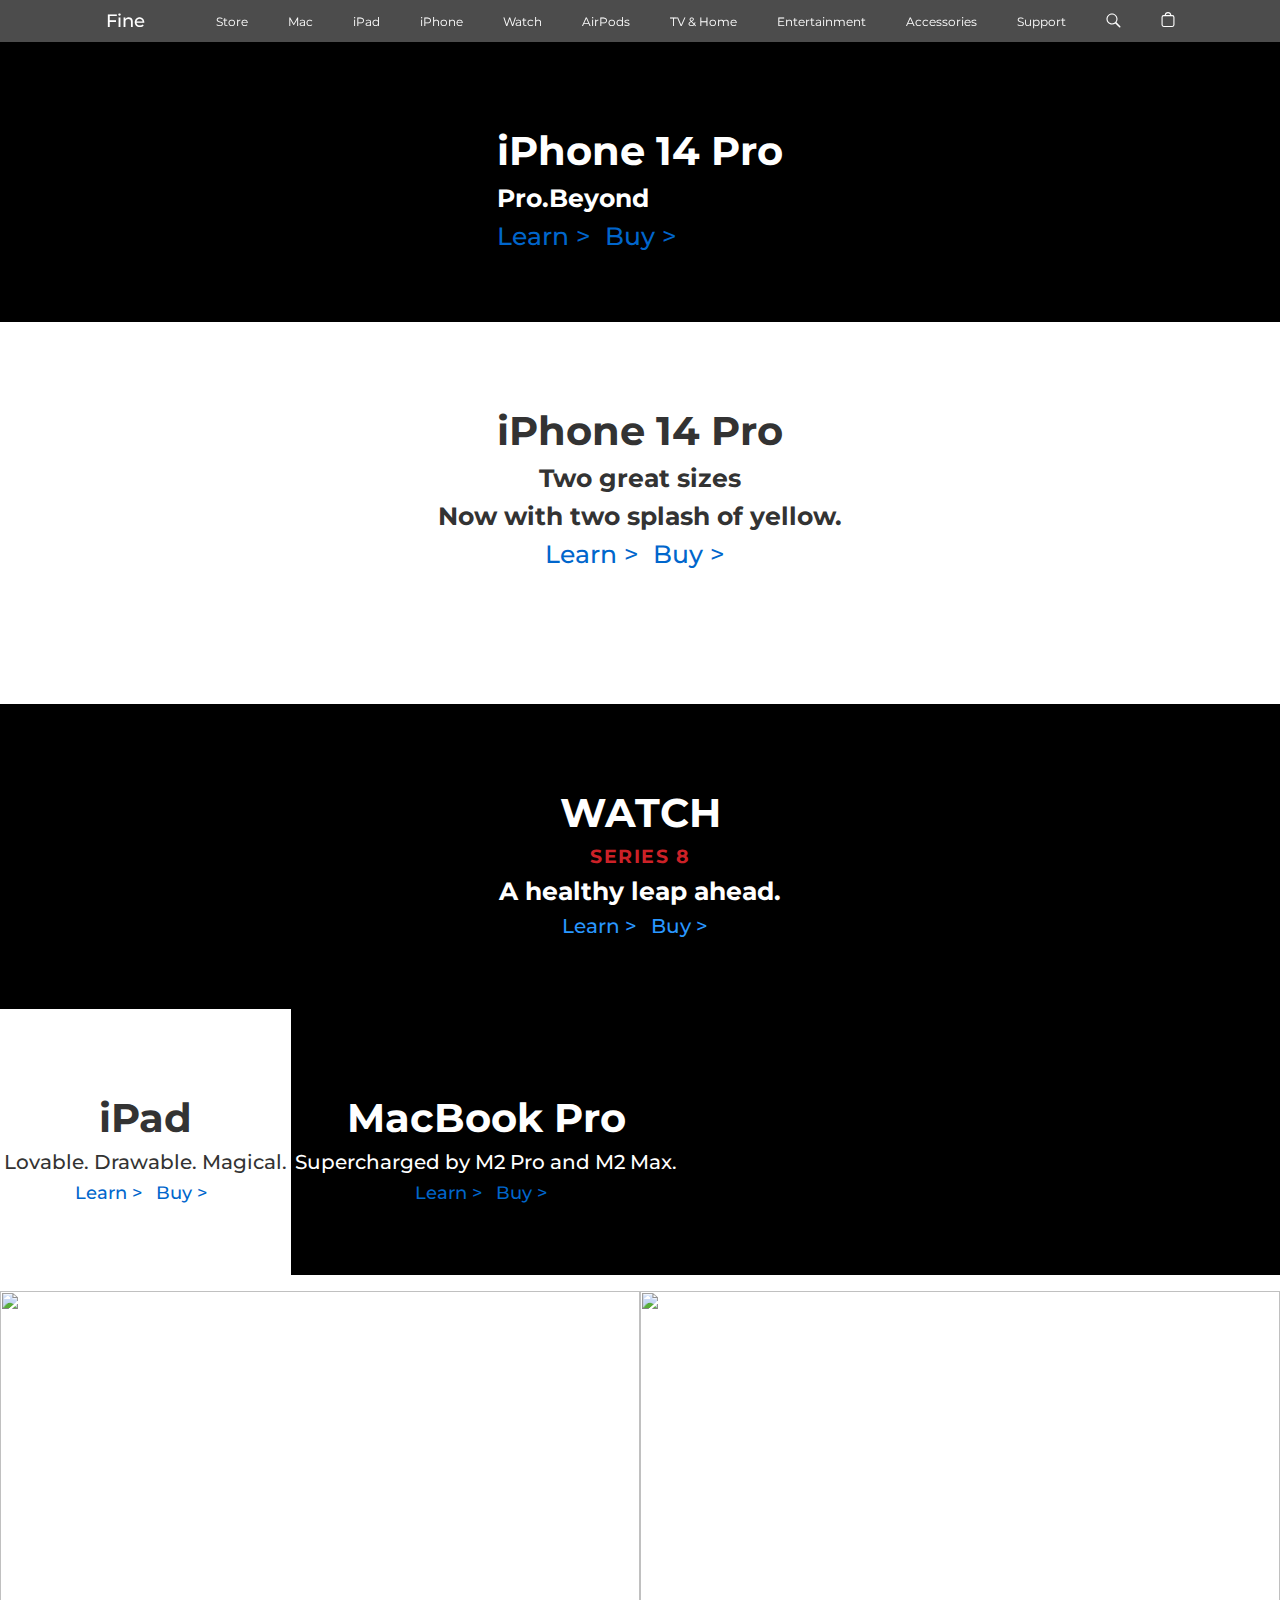
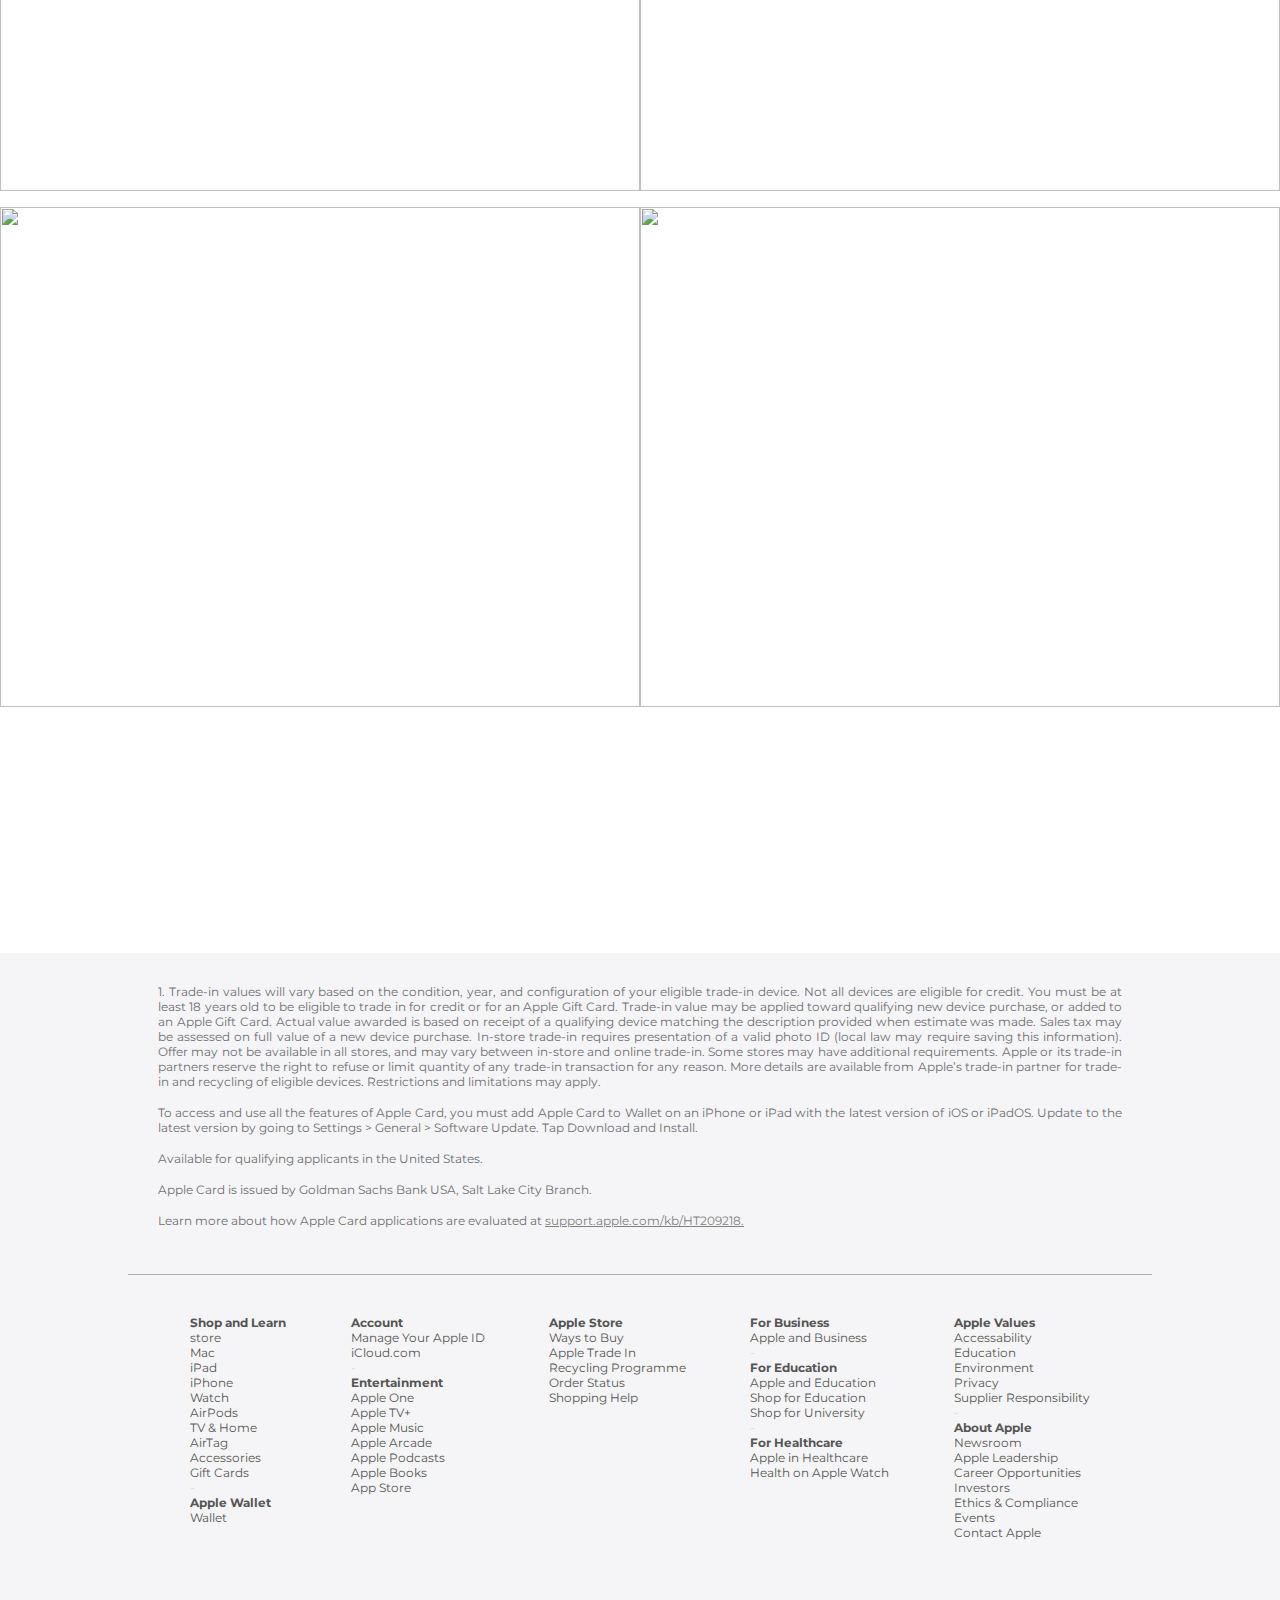
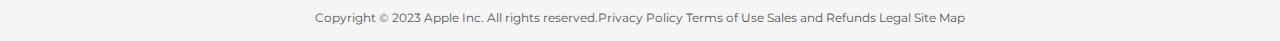
==== commit 0ff5dcac: "redirecting to the accordingly" ====
--- a/index.html
+++ b/index.html
@@ -320,8 +320,9 @@
             <div class="options fd-column" >
                 <div class="box-1">
                     <div id="bag-info">
-                    <h2>Your Bag is empty</h2>
-                      <p><a href="signin.html">Sign in </a> to see if have any saved items</p>
+                    <h2 id="bag-status">Your Bag is empty</h2>
+                      <p id="sign-in"><a onclick="setCurrentPage('home')" href="signup.html">Sign in </a> to see if have any saved items</p>
+                      <p id="sign-out"><a style="pointer-events: none;" href="" >Sign out </a></p>
                     </div>
                 </div>
                 <div class="box-2">
@@ -329,8 +330,6 @@
                      <a href="#">Orders</a>
                      <a href="#">Your Saves</a>
                      <a href="#">Account</a>
-                     <a href="#">Sign in</a>
-                   
                 </div>
                 
             </div>
@@ -511,7 +510,7 @@
                 </div>
                 <div>
                     <p><b>Apple Values</b></p>
-                    <p>Accessibilty</p>
+                    <p>Accessability</p>
                     <p>Education</p>
                     <p>Environment</p>
                     <p>Privacy</p>
@@ -524,7 +523,7 @@
                     <p>Investors</p>
                     <p>Ethics & Compliance</p>
                     <p>Events</p>
-                    <p>Conract Apple</p>
+                    <p>Contact Apple</p>
                 </div>
             </div>
             <div class="copyright">
--- a/styles/style.css
+++ b/styles/style.css
@@ -0,0 +1,371 @@
+* {
+  margin: 0;
+  padding: 0;
+  box-sizing: border-box;
+  /* font-family: "Exo 2", sans-serif; */
+  font-family: "Montserrat", sans-serif;
+  /* font-family: "Roboto Condensed", sans-serif; */
+}
+
+body{
+    background: #fff;
+}
+
+/* --------------Nav-bar------------ */
+
+nav {
+    width: 100%;
+    display: flex;
+    justify-content: center;
+    padding: 5px;
+    height: 42px;
+    align-items: center;
+    background: rgba(0, 0, 0, 0.7);
+    backdrop-filter: blur(10px);
+    position: sticky;
+    top: 0;
+    left: 0;
+}
+
+nav > div {
+  font-size: 12px;
+  color: #fff;
+  margin: 0 20px;
+  cursor: pointer;
+  display: flex;
+  align-items: center;
+  justify-content: center;
+  /* position: relative; */
+}
+
+nav .options{
+    width: 100%;
+    height: 350px ;
+    background: #2998ff72;
+    background: #161617;
+    position: absolute;
+    z-index: -1;
+    top: 0px;
+    left: 0;
+    display: flex;
+    padding-top: 5rem;
+    padding-left: 5rem;
+    justify-content: flex-start;
+    display: none;
+}
+.options>div>.box-head{
+    font-size: 12px;
+    color: #999;
+}
+.options>div{
+    display: flex;
+    margin-right: 2rem;
+    margin-left: 2rem;
+    flex-direction: column;
+}
+.options>div>a{
+    color: #eaeaea;
+    text-decoration: none;
+    padding-top: 10px;
+}
+.options>.box-1>a{
+  font-size: 20px;
+  font-weight: 500;
+}
+.options>.box-2>a{
+  font-size: 12px;
+  font-weight: 500;
+}
+
+#logo>h2{
+  font-weight: 500;
+  display: flex;
+  flex-direction: row;
+  align-items: center;
+  justify-content: center;
+}
+#logo img{
+    margin-left: -7px;
+    opacity: 0.9;
+    width: 38px;
+}
+
+/* ----------------Search------------------- */
+.fd-column{
+    flex-direction: column;
+}
+
+.search-box{
+ margin-bottom: 1rem;
+ display: flex;
+ align-items: center;
+}
+
+.search-box>input{
+    border: none;
+    outline: none;
+    background: none;
+    margin-left: 1rem;
+    width: 90%;
+    height: 40px;
+    font-size: 18px;
+    font-weight: 500;
+    color: #BCBCC0;
+}
+/* ------------------Bag---------------------------- */
+#bag-info{
+    margin-bottom: 1rem;
+}
+#bag-info>p{
+  margin-top: 1rem;
+  color: #bcbcbc;
+}
+#bag-info>p>a{
+  color: #2997FF;
+  margin-right: 1rem;
+  font-size: 14px;
+  font-weight: 400;
+}
+
+/* --------------Section-1------------ */
+
+#section-1{
+    display: flex;
+    align-items: center;
+    flex-direction: column;
+    background: #000;
+}
+.banner-img{
+  width: 100%;
+}
+.banner-img>img{
+  width: 100%;
+}
+
+.headings{
+    margin-top: 5rem;
+    margin-bottom: 3rem;
+    color: #ffff;
+    display: flex;
+    justify-content: center;
+    flex-direction: column;
+}
+.headings>h1{
+    font-size: 40px;
+}
+.headings>*{
+    padding: 4px;
+}
+.headings>h2{
+    font-size: 25px;
+}
+.headings>.links>a{
+    color: #0066CC;
+    font-size: 25px;
+    font-weight: 500;
+    text-decoration: none;
+    margin-right: 10px;
+}
+.links>a:hover{
+  text-decoration: underline;
+}
+
+/* --------------Section-2----------- */
+
+#section-2{
+    display: flex;
+    align-items: center;
+    flex-direction: column;
+    background: #fff;
+}
+#section-2>.headings{
+    text-align: center;
+    color: #333;
+}
+#section-2>.banner-img{
+  width: 60%;
+  margin: 0 auto;
+}
+#section-2{
+    padding-bottom: 4rem;
+}
+
+
+/* --------------Section-3----------- */
+
+#section-3{
+    display: flex;
+    align-items: center;
+    flex-direction: column;
+    background: #000;
+}
+#section-3>.headings{
+    text-align: center;
+    color: #fff;
+}
+#section-3 a{
+  font-size: 20px;
+  color: #2997FF;
+}
+#section-3>.headings>h3{
+    color: #CC2127;
+    letter-spacing: 1.5px;
+}
+
+#section-3>.banner-img{
+  width: 60%;
+  margin: 0 auto;
+}
+
+
+/* --------------Section-4----------- */
+
+#section-4{
+    display: flex;
+    align-items: center;
+    background: #000;
+}
+#section-4>.box-1,#section-4>.box-2{
+    display: flex;
+    flex-direction: column;
+    align-items: center;
+    text-align: center;
+}
+#section-4>.box-1{
+  background: #fff;
+}
+
+#section-4>.box-1>.headings{
+  color: #333 !important;
+  background: #fff;
+}
+#section-4>div h2{
+    font-size: 20px;
+    font-weight: 500;
+}
+
+#section-4>.box-2{
+  color: #fff;
+  background: #000;
+}
+#section-4>.headings{
+    text-align: center;
+    color: #fff;
+}
+#section-4>div a{
+  font-size: 18px;
+}
+
+#section-4>.banner-img{
+  width: 60%;
+  margin: 0 auto;
+}
+
+/* ----------------------Section-5-------------- */
+
+#section-5{
+display: flex;
+margin-top: 1rem;
+align-items: center;
+}
+#section-5>div{
+ width: 50%;
+}
+#section-5>div>img{
+ width: 100%;
+ height: 500px;
+ object-fit: cover;
+}
+
+/* ----------------------Section-6-------------- */
+#section-6{
+display: flex;
+margin-top: 12px;
+}
+#section-6>div{
+ width: 50%;
+}
+#section-6>div>img{
+    width: 100%;
+    height: 500px;
+    object-fit: cover;
+ }
+ /* -----------------Section-7------------------ */
+ #section-7{
+    margin-top: 5rem;
+ }
+
+/* ------------------Footer--------------------- */
+footer{
+    padding-top: 1px;
+    margin-top: 3rem;
+    background-color: #F5F5F7;
+}
+footer>div{
+    padding: 30px;
+    width: 80%;
+    margin: 0 auto;
+    text-align: justify;
+    color: #555;
+}
+footer>div>p>a{
+    color: grey;
+}
+footer>div>p{
+    color: #6E6E73;
+    font-size: 12px;
+    margin-bottom: 1rem;
+    word-break: keep-all;
+}
+footer>div:nth-child(2){
+ border-bottom: 1px rgb(174, 174, 174) solid;
+}
+.ch{
+    display: flex;
+    font-size: 12px;
+    justify-content: space-around;
+    flex-wrap: wrap;
+}
+.ch>div{
+    font-size: 12px;
+    padding: 10px;
+}
+
+.ch>div:nth-child(1)>a{
+    color: rgb(216, 216, 216);
+    text-decoration: none;
+}
+.ch>div:nth-child(2)>a{
+    color: rgb(216, 216, 216);
+    text-decoration: none;
+}
+.ch>div:nth-child(4)>a{
+    color: rgb(216, 216, 216);
+    text-decoration: none;
+}
+.ch>div:nth-child(5)>a{
+    color: rgb(216, 216, 216);
+    text-decoration: none;
+}
+.copyright{
+    font-size: 12px;
+    padding-bottom: 1rem;
+    margin: 0 auto;
+    width: fit-content;
+}
+
+
+/* --------------------Responsive------------------- */
+
+@media only screen and (max-width: 1100px) {
+    nav{
+        justify-content: space-between;
+    }
+    nav>div:nth-child(12){
+        margin-right: -250px;
+        /* border: solid; */
+    }
+    .item {
+      display: none;
+    }
+  }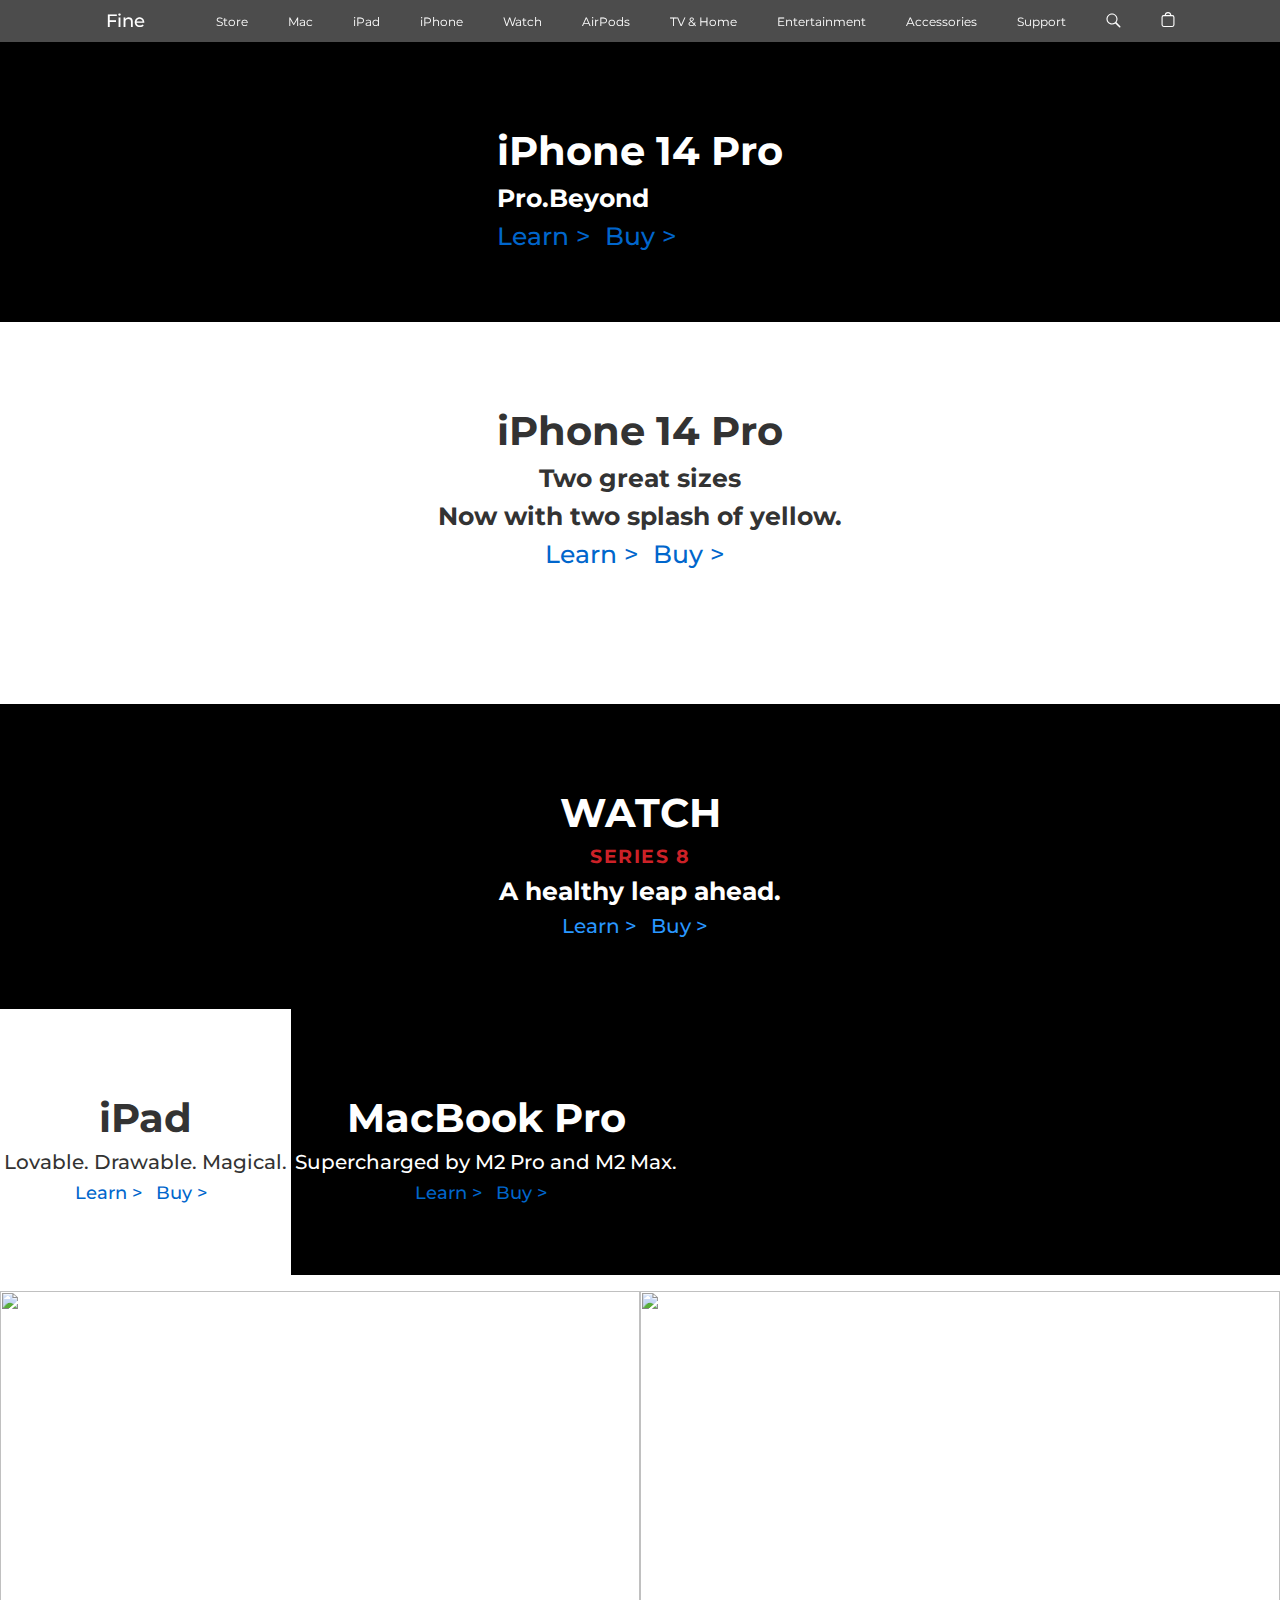
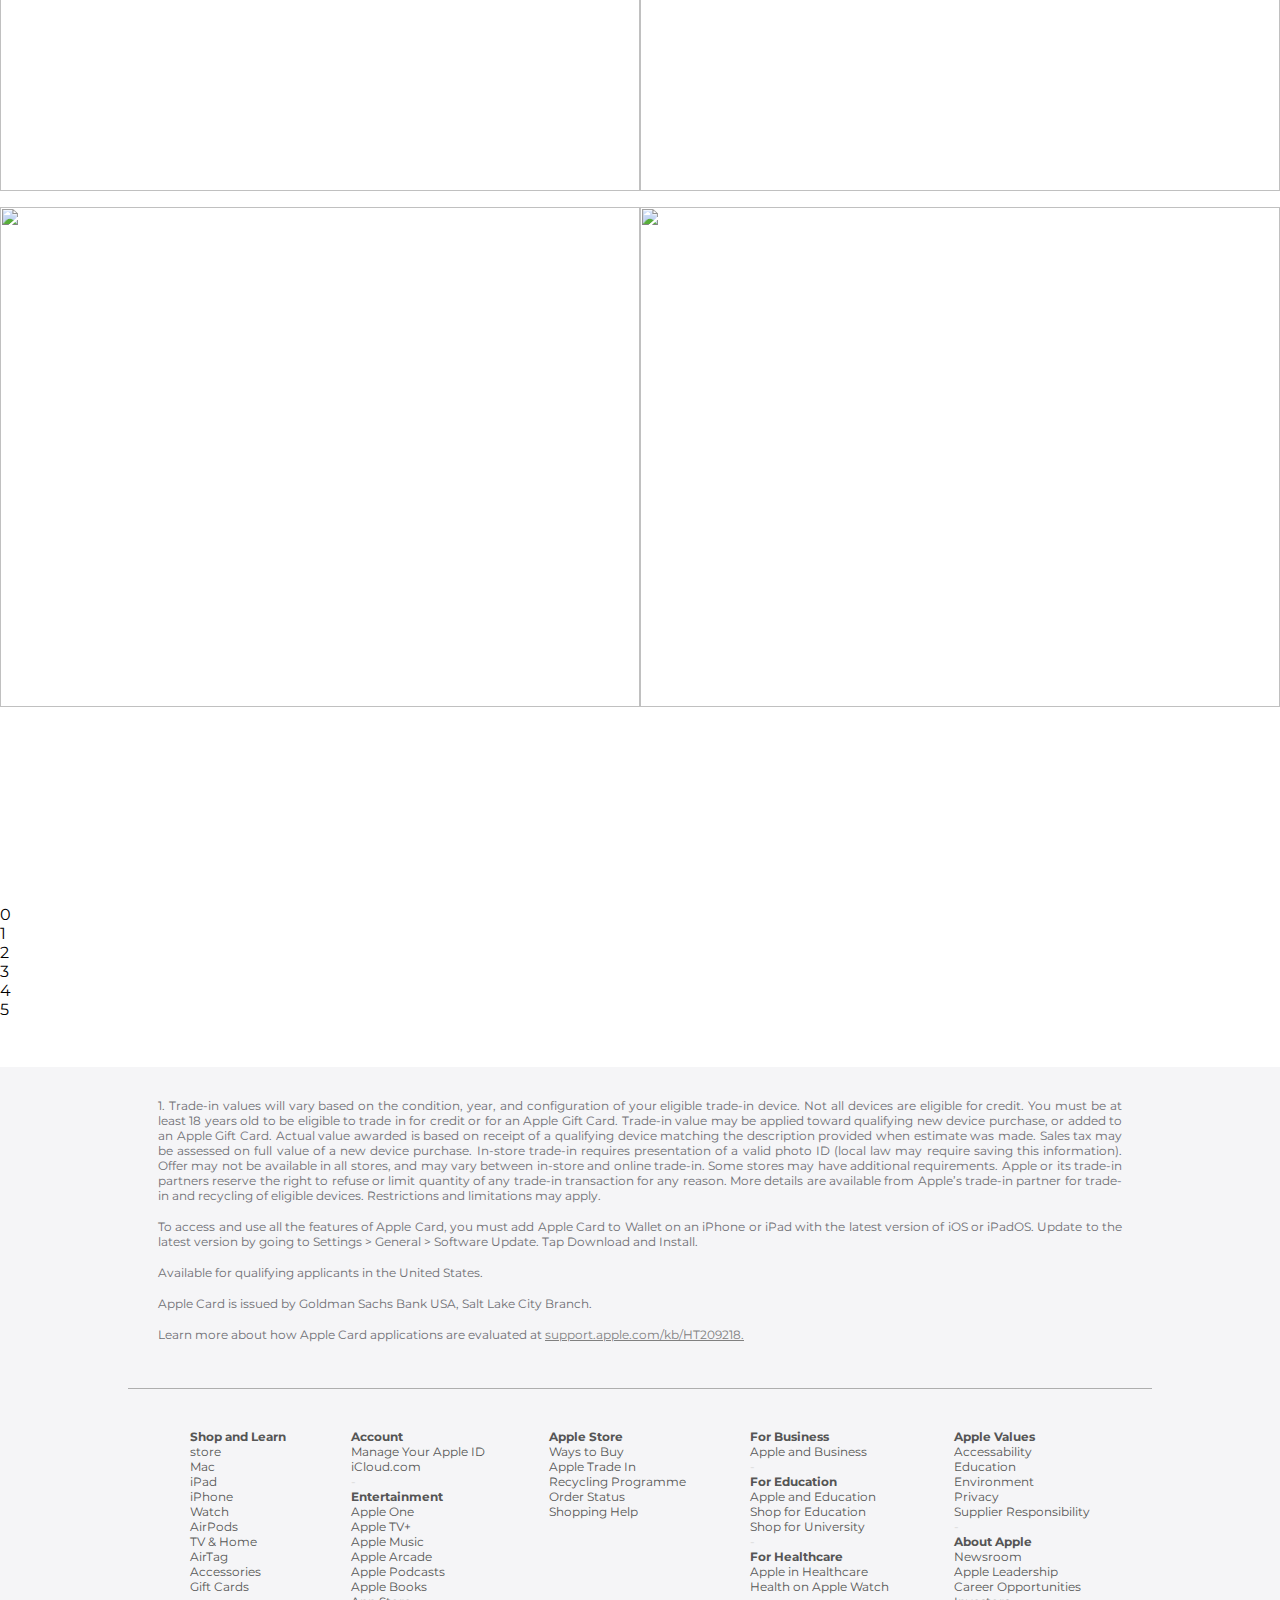
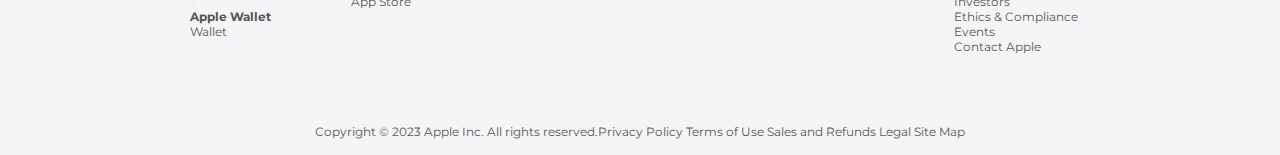
==== commit f4e369c8: "search feature added" ====
--- a/index.html
+++ b/index.html
@@ -300,17 +300,23 @@
                             <svg xmlns="http://www.w3.org/2000/svg" fill="#ffff" width="20px" height="49px" viewBox="0 0 15 44">
                                 <path d="M14.298,27.202l-3.87-3.87c0.701-0.929,1.122-2.081,1.122-3.332c0-3.06-2.489-5.55-5.55-5.55c-3.06,0-5.55,2.49-5.55,5.55 c0,3.061,2.49,5.55,5.55,5.55c1.251,0,2.403-0.421,3.332-1.122l3.87,3.87c0.151,0.151,0.35,0.228,0.548,0.228 s0.396-0.076,0.548-0.228C14.601,27.995,14.601,27.505,14.298,27.202z M1.55,20c0-2.454,1.997-4.45,4.45-4.45 c2.454,0,4.45,1.997,4.45,4.45S8.454,24.45,6,24.45C3.546,24.45,1.55,22.454,1.55,20z"></path>
                                 </svg>
-                            <input type="text" placeholder="Search" spellcheck="false">
+                            <input type="text" id="search-input" autocomplete="off" placeholder="Search" spellcheck="false">
                         </div>
                     </div>
                    
-                    <div class="box-2">
-                        <div class="box-head">Helpful Topics</div>
-                         <a href="#">Certified</a>
-                         <a href="#">Education</a>
-                         <a href="#">Business</a>
-                         <a href="#">Government</a>
+                   
+                    <div id="search-result" class="box-2">
+                        <div class="box-head">Suggested Links</div>
+                         <a href="iphone.html">iPhone 14 pro</a>
+                         <a href="iphone.html">iPhone 14</a>
+                         <a href="iphone.html">iPhone 14 mini</a>
+                         <a href="mac.html">MacBook Air</a>
+                         <a href="watch.html">Apple Watch SE</a>
+                         <a href="watch.html">Apple Watch Series 8</a>
+                         <a href="ipad.html">iPad</a>
+                         <a href="ipad.html">iPad mini</a>
                     </div>
+                
                 </div>
 
         </div>
--- a/styles/style.css
+++ b/styles/style.css
@@ -52,6 +52,17 @@
     padding-left: 5rem;
     justify-content: flex-start;
     display: none;
+}
+#search>.options{
+    padding-bottom: 1rem;
+    height: fit-content;
+}
+#search-result>a{
+ color: #c0c0c0; 
+}
+#search-result>a:hover{
+ text-decoration: underline;
+ color: #c0c0c0; 
 }
 .options>div>.box-head{
     font-size: 12px;
